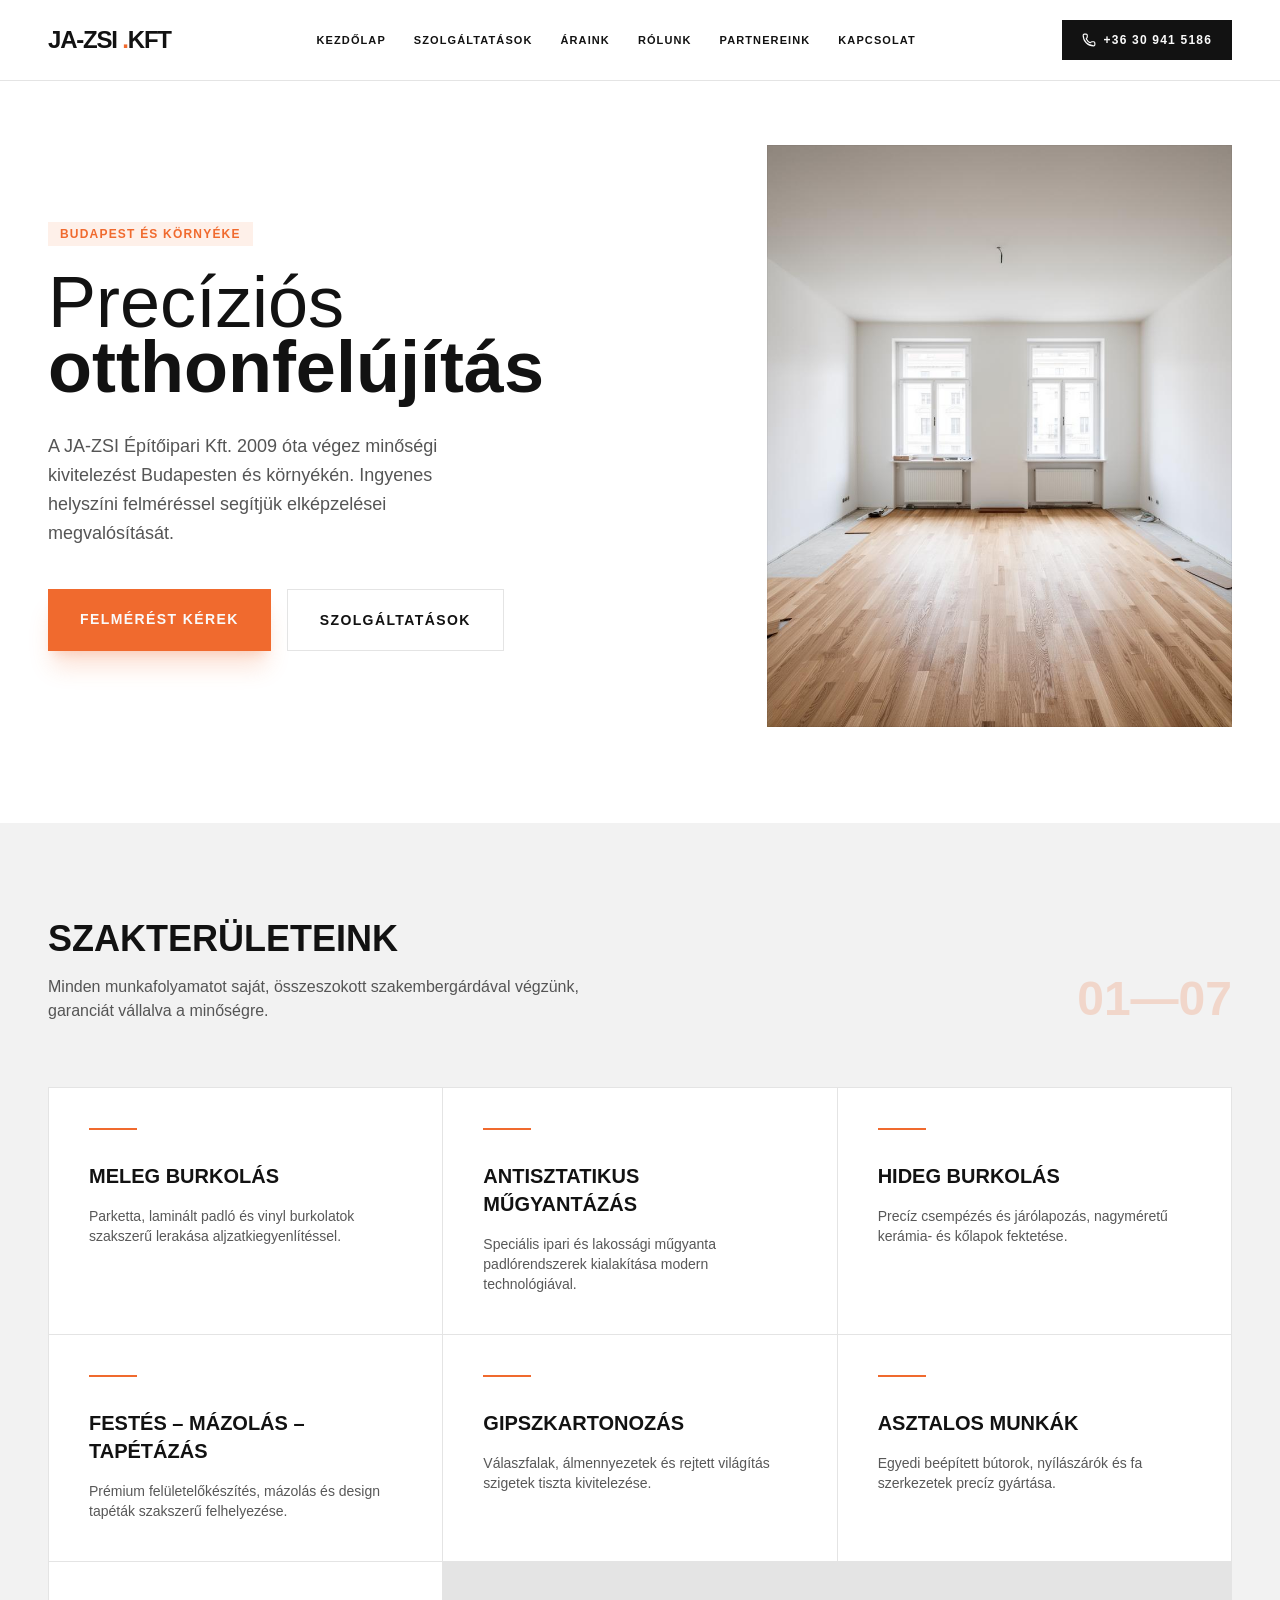
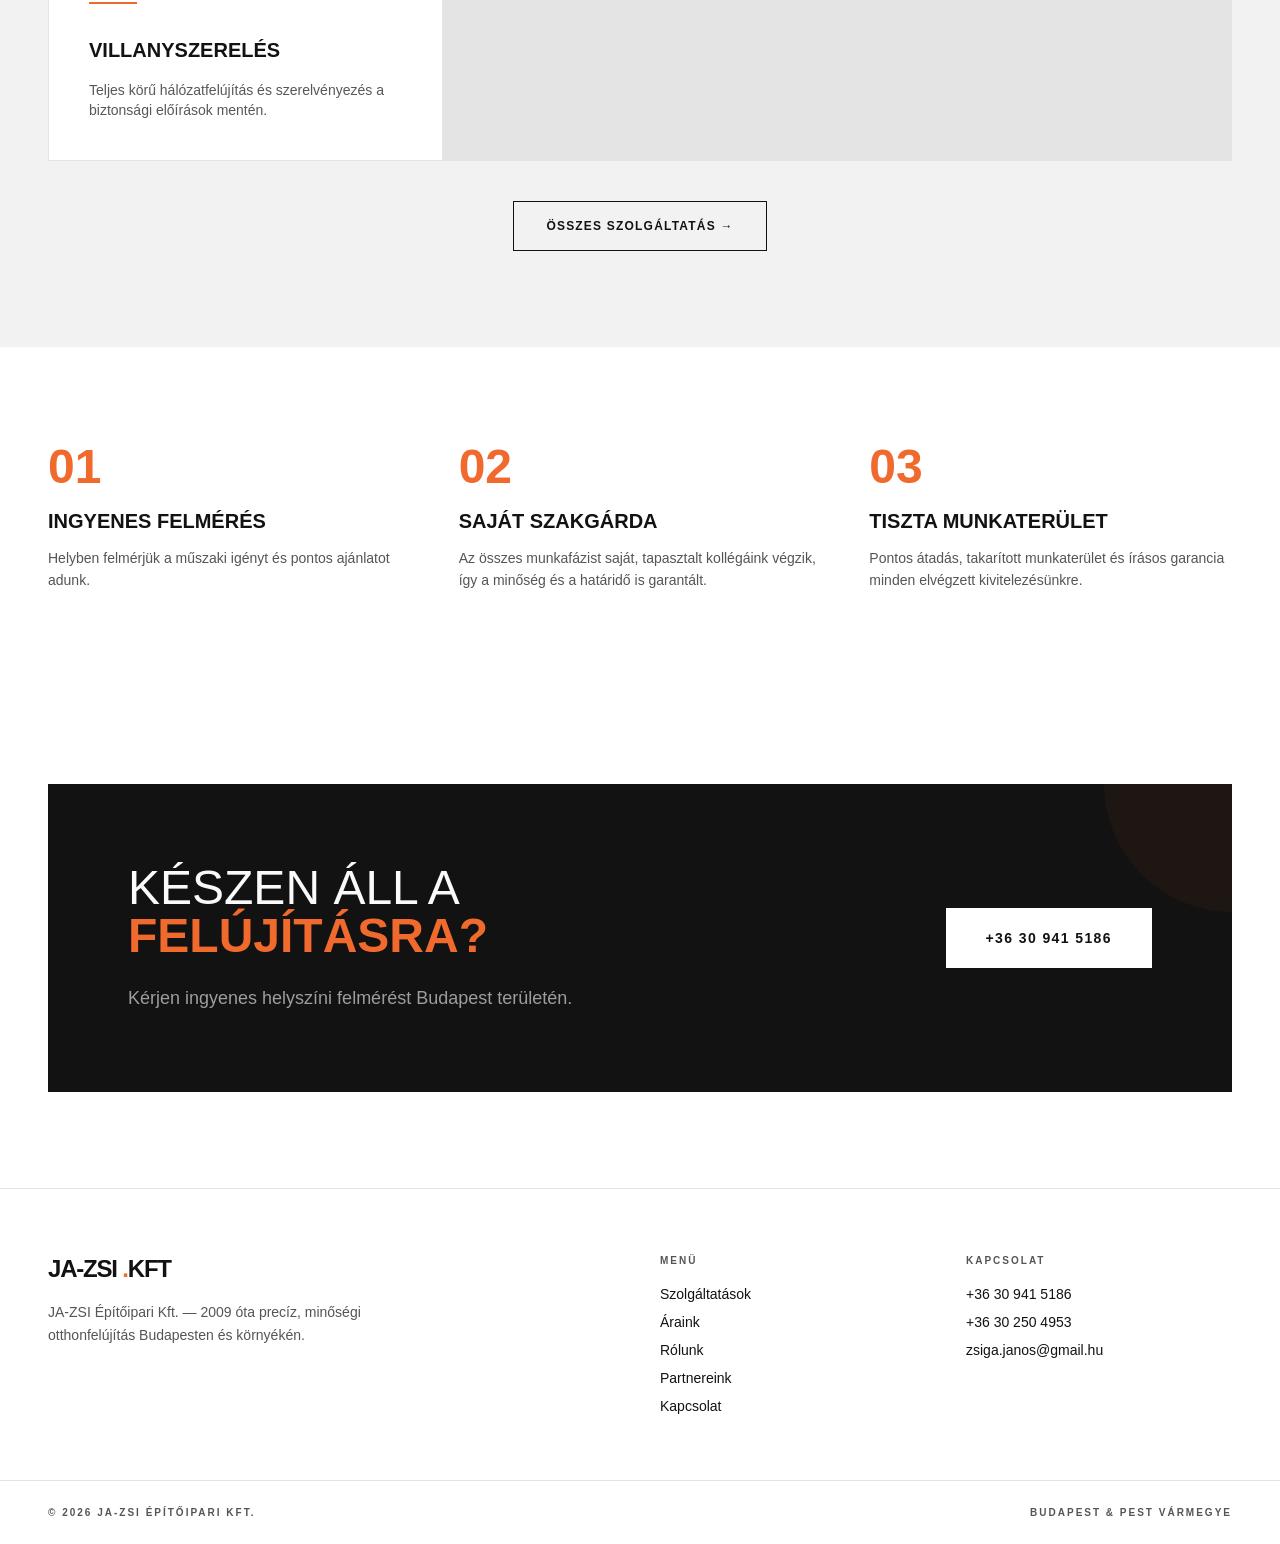
==== index.html @ 3911a0af "initial page structure Initial files" ====
<!DOCTYPE html>
<html lang="en">
  <head>
    <meta http-equiv="content-type" content="text/html; charset=UTF-8">
    <meta charset="utf-8">
    <meta name="viewport" content="width=device-width, initial-scale=1">
    <link rel="preload" as="image" href="a_data/hero-renovation-CL1yiVXr.jpg">
    <link rel="stylesheet" href="css/style.css" data-precedence="default">
    <title>JA-ZSI Építőipari Kft. — Otthonfelújítás Budapesten</title>
    <meta name="author" content="Lovable">
    <meta name="description" content="Precíziós otthonfelújítás Budapesten és Pest vármegyében. Burkolás, festés, gipszkartonozás, asztalos és villanyszerelési munkák. Ingyenes helyszíni felmérés.">
    <meta property="og:title" content="JA-ZSI Építőipari Kft. — Otthonfelújítás Budapesten">
    <meta property="og:description" content="Minőségi kivitelezés a tervezéstől az utolsó ecsetvonásig. Ingyenes helyszíni felmérés Budapesten és környékén.">
    <meta property="og:type" content="website">
    <meta property="og:url" content="/">
    <link rel="canonical" href="">
    
    <meta name="twitter:title" content="JA-ZSI Építőipari Kft. — Otthonfelújítás Budapesten">
    <meta name="twitter:description" content="Minőségi kivitelezés a tervezéstől az utolsó ecsetvonásig. Ingyenes helyszíni felmérés Budapesten és környékén.">
   
  </head>
  <body>
    <div class="min-h-screen flex flex-col bg-background text-foreground">
      <nav class="border-b border-border bg-background sticky top-0 z-50">
        <div class="max-w-7xl mx-auto flex items-center justify-between px-6 py-5 md:px-12">
          <a class="font-display text-xl md:text-2xl font-bold uppercase tracking-tighter active" data-status="active" aria-current="page">JA-ZSI <span class="text-accent">.</span>Kft </a>
          <div class="hidden lg:flex gap-7 text-[11px] font-bold uppercase tracking-widest">
            <a href="index.html" class="hover:text-accent transition-colors">Kezdőlap</a>
            <a href="szolgaltatasok.html" class="hover:text-accent transition-colors">Szolgáltatások</a>
            <a href="araink.html" class="hover:text-accent transition-colors">Áraink</a>
            <a href="rolunk.html" class="hover:text-accent transition-colors">Rólunk</a>
            <a href="partnereink.html" class="hover:text-accent transition-colors">Partnereink</a>
            <a href="kapcsolat.html" class="hover:text-accent transition-colors">Kapcsolat</a>
          </div>
          <div class="flex items-center gap-3">
            <a href="tel:+36309415186" class="hidden md:inline-flex items-center gap-2 bg-primary text-primary-foreground px-5 py-3 text-xs font-bold uppercase tracking-widest hover:bg-accent transition-colors">
              <svg xmlns="http://www.w3.org/2000/svg" width="24" height="24" viewBox="0 0 24 24" fill="none" stroke="currentColor" stroke-width="2" stroke-linecap="round" stroke-linejoin="round" class="lucide lucide-phone size-3.5" aria-hidden="true">
                <path d="M13.832 16.568a1 1 0 0 0 1.213-.303l.355-.465A2 2 0 0 1 17 15h3a2 2 0 0 1 2 2v3a2 2 0 0 1-2 2A18 18 0 0 1 2 4a2 2 0 0 1 2-2h3a2 2 0 0 1 2 2v3a2 2 0 0 1-.8 1.6l-.468.351a1 1 0 0 0-.292 1.233 14 14 0 0 0 6.392 6.384"></path>
              </svg> +36 30 941 5186 </a>
            <button type="button" class="lg:hidden p-2 -mr-2" aria-label="Menü">
              <svg xmlns="http://www.w3.org/2000/svg" width="24" height="24" viewBox="0 0 24 24" fill="none" stroke="currentColor" stroke-width="2" stroke-linecap="round" stroke-linejoin="round" class="lucide lucide-menu size-5" aria-hidden="true">
                <path d="M4 5h16"></path>
                <path d="M4 12h16"></path>
                <path d="M4 19h16"></path>
              </svg>
            </button>
          </div>
        </div>
      </nav>
      <main class="flex-1">
        <!--$-->
        <div>
          <header class="max-w-7xl mx-auto grid md:grid-cols-12 gap-12 items-center px-6 md:px-12 pt-16 pb-24">
            <div class="md:col-span-7">
              <span class="inline-block px-3 py-1 bg-accent/10 text-accent text-xs font-bold uppercase tracking-widest mb-6">Budapest és környéke</span>
              <h1 class="font-display text-5xl md:text-7xl font-light leading-[0.9] mb-8">Precíziós <br>
                <span class="font-bold">otthonfelújítás</span>
              </h1>
              <p class="text-lg text-muted-foreground max-w-md mb-10 leading-relaxed">A JA-ZSI Építőipari Kft. 2009 óta végez minőségi kivitelezést Budapesten és környékén. Ingyenes helyszíni felméréssel segítjük elképzelései megvalósítását.</p>
              <div class="flex flex-wrap gap-4">
                <a href="kapcsolat.htm" class="inline-block bg-accent text-accent-foreground px-8 py-5 text-sm font-bold uppercase tracking-widest shadow-xl shadow-accent/20 hover:-translate-y-1 transition-transform">Felmérést kérek</a>
                <a href="szolgaltatasok.htm" class="inline-block border border-border px-8 py-5 text-sm font-bold uppercase tracking-widest hover:bg-muted transition-colors">Szolgáltatások</a>
              </div>
            </div>
            <div class="md:col-span-5">
              <img src="a_data/hero-renovation-CL1yiVXr.jpg" alt="Budapesti lakás otthonfelújítás közben, parketta fektetéssel" width="896" height="1120" class="w-full aspect-[4/5] object-cover outline outline-1 -outline-offset-1 outline-black/5">
            </div>
          </header>
          <section class="bg-muted py-24 px-6 md:px-12">
            <div class="max-w-7xl mx-auto">
              <div class="flex flex-col md:flex-row justify-between items-end mb-16 gap-6">
                <div class="max-w-xl">
                  <h2 class="font-display text-3xl md:text-4xl font-bold uppercase mb-4">Szakterületeink</h2>
                  <p class="text-muted-foreground">Minden munkafolyamatot saját, összeszokott szakembergárdával végzünk, garanciát vállalva a minőségre.</p>
                </div>
                <div class="font-display text-5xl font-bold text-accent opacity-20">01—07</div>
              </div>
              <div class="grid grid-cols-1 md:grid-cols-2 lg:grid-cols-3 gap-px bg-border border border-border">
                <div class="bg-background p-10 hover:bg-primary hover:text-primary-foreground transition-colors group">
                  <div class="w-12 h-[2px] bg-accent mb-8"></div>
                  <h3 class="font-display text-xl font-bold uppercase mb-4">Meleg burkolás</h3>
                  <p class="text-sm opacity-70">Parketta, laminált padló és vinyl burkolatok szakszerű lerakása aljzatkiegyenlítéssel.</p>
                </div>
                <div class="bg-background p-10 hover:bg-primary hover:text-primary-foreground transition-colors group">
                  <div class="w-12 h-[2px] bg-accent mb-8"></div>
                  <h3 class="font-display text-xl font-bold uppercase mb-4">Antisztatikus műgyantázás</h3>
                  <p class="text-sm opacity-70">Speciális ipari és lakossági műgyanta padlórendszerek kialakítása modern technológiával.</p>
                </div>
                <div class="bg-background p-10 hover:bg-primary hover:text-primary-foreground transition-colors group">
                  <div class="w-12 h-[2px] bg-accent mb-8"></div>
                  <h3 class="font-display text-xl font-bold uppercase mb-4">Hideg burkolás</h3>
                  <p class="text-sm opacity-70">Precíz csempézés és járólapozás, nagyméretű kerámia- és kőlapok fektetése.</p>
                </div>
                <div class="bg-background p-10 hover:bg-primary hover:text-primary-foreground transition-colors group">
                  <div class="w-12 h-[2px] bg-accent mb-8"></div>
                  <h3 class="font-display text-xl font-bold uppercase mb-4">Festés – Mázolás – Tapétázás</h3>
                  <p class="text-sm opacity-70">Prémium felületelőkészítés, mázolás és design tapéták szakszerű felhelyezése.</p>
                </div>
                <div class="bg-background p-10 hover:bg-primary hover:text-primary-foreground transition-colors group">
                  <div class="w-12 h-[2px] bg-accent mb-8"></div>
                  <h3 class="font-display text-xl font-bold uppercase mb-4">Gipszkartonozás</h3>
                  <p class="text-sm opacity-70">Válaszfalak, álmennyezetek és rejtett világítás szigetek tiszta kivitelezése.</p>
                </div>
                <div class="bg-background p-10 hover:bg-primary hover:text-primary-foreground transition-colors group">
                  <div class="w-12 h-[2px] bg-accent mb-8"></div>
                  <h3 class="font-display text-xl font-bold uppercase mb-4">Asztalos munkák</h3>
                  <p class="text-sm opacity-70">Egyedi beépített bútorok, nyílászárók és fa szerkezetek precíz gyártása.</p>
                </div>
                <div class="bg-background p-10 hover:bg-primary hover:text-primary-foreground transition-colors group">
                  <div class="w-12 h-[2px] bg-accent mb-8"></div>
                  <h3 class="font-display text-xl font-bold uppercase mb-4">Villanyszerelés</h3>
                  <p class="text-sm opacity-70">Teljes körű hálózatfelújítás és szerelvényezés a biztonsági előírások mentén.</p>
                </div>
              </div>
              <div class="mt-10 flex justify-center">
                <a href="szolgaltatasok" class="inline-block border border-primary px-8 py-4 text-xs font-bold uppercase tracking-widest hover:bg-primary hover:text-primary-foreground transition-colors">Összes szolgáltatás →</a>
              </div>
            </div>
          </section>
          <section class="max-w-7xl mx-auto px-6 md:px-12 py-24 grid md:grid-cols-3 gap-12">
            <div>
              <div class="font-display text-5xl font-bold text-accent mb-4">01</div>
              <h3 class="font-display text-xl font-bold uppercase mb-3">Ingyenes felmérés</h3>
              <p class="text-muted-foreground text-sm leading-relaxed">Helyben felmérjük a műszaki igényt és pontos ajánlatot adunk.</p>
            </div>
            <div>
              <div class="font-display text-5xl font-bold text-accent mb-4">02</div>
              <h3 class="font-display text-xl font-bold uppercase mb-3">Saját szakgárda</h3>
              <p class="text-muted-foreground text-sm leading-relaxed">Az összes munkafázist saját, tapasztalt kollégáink végzik, így a minőség és a határidő is garantált.</p>
            </div>
            <div>
              <div class="font-display text-5xl font-bold text-accent mb-4">03</div>
              <h3 class="font-display text-xl font-bold uppercase mb-3">Tiszta munkaterület</h3>
              <p class="text-muted-foreground text-sm leading-relaxed">Pontos átadás, takarított munkaterület és írásos garancia minden elvégzett kivitelezésünkre.</p>
            </div>
          </section>
          <section class="px-6 md:px-12 py-24 max-w-7xl mx-auto">
            <div class="bg-primary text-primary-foreground p-12 md:p-20 relative overflow-hidden">
              <div class="relative z-10 md:flex items-center justify-between gap-12">
                <div class="max-w-2xl">
                  <h2 class="font-display text-4xl md:text-5xl font-light mb-6 uppercase">Készen áll a <span class="font-bold text-accent">felújításra?</span>
                  </h2>
                  <p class="text-primary-foreground/60 text-lg mb-8 md:mb-0">Kérjen ingyenes helyszíni felmérést Budapest területén.</p>
                </div>
                <a href="tel:+36309415186" class="inline-block bg-background text-foreground px-10 py-5 text-sm font-bold uppercase tracking-widest whitespace-nowrap hover:bg-accent hover:text-accent-foreground transition-colors">+36 30 941 5186</a>
              </div>
              <div class="absolute top-0 right-0 w-64 h-64 bg-accent/5 -translate-y-1/2 translate-x-1/2 rounded-full"></div>
            </div>
          </section>
        </div>
        <!--/$-->
      </main>
      <footer class="border-t border-border bg-background">
        <div class="max-w-7xl mx-auto px-6 md:px-12 py-16 grid md:grid-cols-4 gap-10">
          <div class="md:col-span-2">
            <div class="font-display text-2xl font-bold uppercase tracking-tighter mb-4">JA-ZSI <span class="text-accent">.</span>Kft </div>
            <p class="text-sm text-muted-foreground max-w-sm leading-relaxed">JA-ZSI Építőipari Kft. — 2009 óta precíz, minőségi otthonfelújítás Budapesten és környékén.</p>
          </div>
           <div>
            <h4 class="text-[10px] font-bold uppercase tracking-[0.2em] text-muted-foreground mb-4">Menü</h4>
            <ul class="space-y-2 text-sm">
              <li>
                <a href="szolgaltatasok.html" class="hover:text-accent transition-colors">Szolgáltatások</a>
              </li>
              <li>
                <a class="hover:text-accent transition-colors" href="araink.html">Áraink</a>
              </li>
              <li>
                <a href="rolunk.html" class="hover:text-accent transition-colors">Rólunk</a>
              </li>
              <li>
                <a href="partnereink.html" class="hover:text-accent transition-colors">Partnereink</a>
              </li>
              <li>
                <a href="kapcsolat.html" class="hover:text-accent transition-colors active" data-status="active" aria-current="page">Kapcsolat</a>
              </li>
            </ul>
          </div>
          <div>
            <h4 class="text-[10px] font-bold uppercase tracking-[0.2em] text-muted-foreground mb-4">Kapcsolat</h4>
            <ul class="space-y-2 text-sm">
              <li>
                <a href="tel:+36309415186" class="hover:text-accent transition-colors">+36 30 941 5186</a>
              </li>
              <li>
                <a href="tel:+36302504953" class="hover:text-accent transition-colors">+36 30 250 4953</a>
              </li>
              <li>
                <a href="mailto:zsiga.janos@gmail.hu" class="hover:text-accent transition-colors break-all">zsiga.janos@gmail.hu</a>
              </li>
            </ul>
          </div>
        </div>
        <div class="border-t border-border">
          <div class="max-w-7xl mx-auto px-6 md:px-12 py-6 flex flex-col md:flex-row justify-between gap-3 text-[10px] font-bold uppercase tracking-[0.2em] text-muted-foreground">
            <span>©
              <!-- -->2026
              <!-- --> JA-ZSI Építőipari Kft.
            </span>
            <span>Budapest &amp; Pest vármegye</span>
          </div>
        </div>
      </footer>
    </div>
  </body>
</html>
---- css/style.css ----
@layer properties{@supports (((-webkit-hyphens:none)) and (not (margin-trim:inline))) or ((-moz-orient:inline) and (not (color:rgb(from red r g b)))){*,:before,:after,::backdrop{--tw-translate-x:0;--tw-translate-y:0;--tw-translate-z:0;--tw-rotate-x:initial;--tw-rotate-y:initial;--tw-rotate-z:initial;--tw-skew-x:initial;--tw-skew-y:initial;--tw-space-y-reverse:0;--tw-space-x-reverse:0;--tw-border-style:solid;--tw-leading:initial;--tw-font-weight:initial;--tw-tracking:initial;--tw-ordinal:initial;--tw-slashed-zero:initial;--tw-numeric-figure:initial;--tw-numeric-spacing:initial;--tw-numeric-fraction:initial;--tw-shadow:0 0 #0000;--tw-shadow-color:initial;--tw-shadow-alpha:100%;--tw-inset-shadow:0 0 #0000;--tw-inset-shadow-color:initial;--tw-inset-shadow-alpha:100%;--tw-ring-color:initial;--tw-ring-shadow:0 0 #0000;--tw-inset-ring-color:initial;--tw-inset-ring-shadow:0 0 #0000;--tw-ring-inset:initial;--tw-ring-offset-width:0px;--tw-ring-offset-color:#fff;--tw-ring-offset-shadow:0 0 #0000;--tw-outline-style:solid;--tw-duration:initial;--tw-ease:initial;--tw-content:"";--tw-animation-delay:0s;--tw-animation-direction:normal;--tw-animation-duration:initial;--tw-animation-fill-mode:none;--tw-animation-iteration-count:1;--tw-enter-blur:0;--tw-enter-opacity:1;--tw-enter-rotate:0;--tw-enter-scale:1;--tw-enter-translate-x:0;--tw-enter-translate-y:0;--tw-exit-blur:0;--tw-exit-opacity:1;--tw-exit-rotate:0;--tw-exit-scale:1;--tw-exit-translate-x:0;--tw-exit-translate-y:0}}}@layer theme{:root,:host{--font-sans:"Inter", sans-serif;--font-mono:ui-monospace, SFMono-Regular, Menlo, Monaco, Consolas, "Liberation Mono", "Courier New", monospace;--color-black:#000;--spacing:.25rem;--container-sm:24rem;--container-md:28rem;--container-lg:32rem;--container-xl:36rem;--container-2xl:42rem;--container-3xl:48rem;--container-4xl:56rem;--container-7xl:80rem;--text-xs:.75rem;--text-xs--line-height:calc(1 / .75);--text-sm:.875rem;--text-sm--line-height:calc(1.25 / .875);--text-base:1rem;--text-base--line-height: 1.5 ;--text-lg:1.125rem;--text-lg--line-height:calc(1.75 / 1.125);--text-xl:1.25rem;--text-xl--line-height:calc(1.75 / 1.25);--text-2xl:1.5rem;--text-2xl--line-height:calc(2 / 1.5);--text-3xl:1.875rem;--text-3xl--line-height: 1.2 ;--text-4xl:2.25rem;--text-4xl--line-height:calc(2.5 / 2.25);--text-5xl:3rem;--text-5xl--line-height:1;--text-6xl:3.75rem;--text-6xl--line-height:1;--text-7xl:4.5rem;--text-7xl--line-height:1;--font-weight-light:300;--font-weight-normal:400;--font-weight-medium:500;--font-weight-semibold:600;--font-weight-bold:700;--tracking-tighter:-.05em;--tracking-tight:-.025em;--tracking-widest:.1em;--leading-tight:1.25;--leading-relaxed:1.625;--ease-in-out:cubic-bezier(.4, 0, .2, 1);--animate-pulse:pulse 2s cubic-bezier(.4, 0, .6, 1) infinite;--aspect-video:16 / 9;--default-transition-duration:.15s;--default-transition-timing-function:cubic-bezier(.4, 0, .2, 1);--default-font-family:"Inter", sans-serif;--default-mono-font-family:var(--font-mono);--color-background:var(--background);--color-foreground:var(--foreground);--color-border:var(--border);--font-display:"Space Grotesk", sans-serif}}@layer base{*,:after,:before,::backdrop{box-sizing:border-box;border:0 solid;margin:0;padding:0}::file-selector-button{box-sizing:border-box;border:0 solid;margin:0;padding:0}html,:host{-webkit-text-size-adjust:100%;tab-size:4;line-height:1.5;font-family:var(--default-font-family,ui-sans-serif, system-ui, sans-serif, "Apple Color Emoji", "Segoe UI Emoji", "Segoe UI Symbol", "Noto Color Emoji");font-feature-settings:var(--default-font-feature-settings,normal);font-variation-settings:var(--default-font-variation-settings,normal);-webkit-tap-highlight-color:transparent}hr{height:0;color:inherit;border-top-width:1px}abbr:where([title]){-webkit-text-decoration:underline dotted;text-decoration:underline dotted}h1,h2,h3,h4,h5,h6{font-size:inherit;font-weight:inherit}a{color:inherit;-webkit-text-decoration:inherit;text-decoration:inherit}b,strong{font-weight:bolder}code,kbd,samp,pre{font-family:var(--default-mono-font-family,ui-monospace, SFMono-Regular, Menlo, Monaco, Consolas, "Liberation Mono", "Courier New", monospace);font-feature-settings:var(--default-mono-font-feature-settings,normal);font-variation-settings:var(--default-mono-font-variation-settings,normal);font-size:1em}small{font-size:80%}sub,sup{vertical-align:baseline;font-size:75%;line-height:0;position:relative}sub{bottom:-.25em}sup{top:-.5em}table{text-indent:0;border-color:inherit;border-collapse:collapse}:-moz-focusring{outline:auto}progress{vertical-align:baseline}summary{display:list-item}ol,ul,menu{list-style:none}img,svg,video,canvas,audio,iframe,embed,object{vertical-align:middle;display:block}img,video{max-width:100%;height:auto}button,input,select,optgroup,textarea{font:inherit;font-feature-settings:inherit;font-variation-settings:inherit;letter-spacing:inherit;color:inherit;opacity:1;background-color:#0000;border-radius:0}::file-selector-button{font:inherit;font-feature-settings:inherit;font-variation-settings:inherit;letter-spacing:inherit;color:inherit;opacity:1;background-color:#0000;border-radius:0}:where(select:is([multiple],[size])) optgroup{font-weight:bolder}:where(select:is([multiple],[size])) optgroup option{padding-inline-start:20px}::file-selector-button{margin-inline-end:4px}::placeholder{opacity:1}@supports (not ((-webkit-appearance:-apple-pay-button))) or (contain-intrinsic-size:1px){::placeholder{color:currentColor}@supports (color:color-mix(in lab,red,red)){::placeholder{color:color-mix(in oklab,currentcolor 50%,transparent)}}}textarea{resize:vertical}::-webkit-search-decoration{-webkit-appearance:none}::-webkit-date-and-time-value{min-height:1lh;text-align:inherit}::-webkit-datetime-edit{display:inline-flex}::-webkit-datetime-edit-fields-wrapper{padding:0}::-webkit-datetime-edit{padding-block:0}::-webkit-datetime-edit-year-field{padding-block:0}::-webkit-datetime-edit-month-field{padding-block:0}::-webkit-datetime-edit-day-field{padding-block:0}::-webkit-datetime-edit-hour-field{padding-block:0}::-webkit-datetime-edit-minute-field{padding-block:0}::-webkit-datetime-edit-second-field{padding-block:0}::-webkit-datetime-edit-millisecond-field{padding-block:0}::-webkit-datetime-edit-meridiem-field{padding-block:0}::-webkit-calendar-picker-indicator{line-height:1}:-moz-ui-invalid{box-shadow:none}button,input:where([type=button],[type=reset],[type=submit]){appearance:button}::file-selector-button{appearance:button}::-webkit-inner-spin-button{height:auto}::-webkit-outer-spin-button{height:auto}[hidden]:where(:not([hidden=until-found])){display:none!important}*{border-color:var(--color-border)}body{background-color:var(--color-background);color:var(--color-foreground);font-family:var(--font-sans)}.font-display{font-family:var(--font-display)}}@layer components;@layer utilities{.pointer-events-none{pointer-events:none}.invisible{visibility:hidden}.sr-only{clip-path:inset(50%);white-space:nowrap;border-width:0;width:1px;height:1px;margin:-1px;padding:0;position:absolute;overflow:hidden}.absolute{position:absolute}.fixed{position:fixed}.relative{position:relative}.sticky{position:sticky}.inset-0{inset:calc(var(--spacing) * 0)}.inset-x-0{inset-inline:calc(var(--spacing) * 0)}.inset-y-0{inset-block:calc(var(--spacing) * 0)}.start{inset-inline-start:var(--spacing)}.-top-12{top:calc(var(--spacing) * -12)}.top-0{top:calc(var(--spacing) * 0)}.top-1\.5{top:calc(var(--spacing) * 1.5)}.top-1\/2{top:50%}.top-3\.5{top:calc(var(--spacing) * 3.5)}.top-4{top:calc(var(--spacing) * 4)}.top-\[1px\]{top:1px}.top-\[50\%\]{top:50%}.top-\[60\%\]{top:60%}.top-full{top:100%}.-right-12{right:calc(var(--spacing) * -12)}.right-0{right:calc(var(--spacing) * 0)}.right-1{right:calc(var(--spacing) * 1)}.right-2{right:calc(var(--spacing) * 2)}.right-3{right:calc(var(--spacing) * 3)}.right-4{right:calc(var(--spacing) * 4)}.-bottom-12{bottom:calc(var(--spacing) * -12)}.bottom-0{bottom:calc(var(--spacing) * 0)}.-left-12{left:calc(var(--spacing) * -12)}.left-0{left:calc(var(--spacing) * 0)}.left-1\/2{left:50%}.left-2{left:calc(var(--spacing) * 2)}.left-\[50\%\]{left:50%}.z-10{z-index:10}.z-20{z-index:20}.z-50{z-index:50}.z-\[1\]{z-index:1}.-mx-1{margin-inline:calc(var(--spacing) * -1)}.mx-2{margin-inline:calc(var(--spacing) * 2)}.mx-3\.5{margin-inline:calc(var(--spacing) * 3.5)}.mx-auto{margin-inline:auto}.my-0\.5{margin-block:calc(var(--spacing) * .5)}.my-1{margin-block:calc(var(--spacing) * 1)}.-mt-4{margin-top:calc(var(--spacing) * -4)}.mt-0\.5{margin-top:calc(var(--spacing) * .5)}.mt-1\.5{margin-top:calc(var(--spacing) * 1.5)}.mt-2{margin-top:calc(var(--spacing) * 2)}.mt-4{margin-top:calc(var(--spacing) * 4)}.mt-6{margin-top:calc(var(--spacing) * 6)}.mt-10{margin-top:calc(var(--spacing) * 10)}.mt-24{margin-top:calc(var(--spacing) * 24)}.mt-auto{margin-top:auto}.-mr-2{margin-right:calc(var(--spacing) * -2)}.mr-2{margin-right:calc(var(--spacing) * 2)}.mb-1{margin-bottom:calc(var(--spacing) * 1)}.mb-2{margin-bottom:calc(var(--spacing) * 2)}.mb-3{margin-bottom:calc(var(--spacing) * 3)}.mb-4{margin-bottom:calc(var(--spacing) * 4)}.mb-6{margin-bottom:calc(var(--spacing) * 6)}.mb-8{margin-bottom:calc(var(--spacing) * 8)}.mb-10{margin-bottom:calc(var(--spacing) * 10)}.mb-12{margin-bottom:calc(var(--spacing) * 12)}.mb-16{margin-bottom:calc(var(--spacing) * 16)}.mb-20{margin-bottom:calc(var(--spacing) * 20)}.-ml-4{margin-left:calc(var(--spacing) * -4)}.ml-1{margin-left:calc(var(--spacing) * 1)}.ml-auto{margin-left:auto}.block{display:block}.flex{display:flex}.grid{display:grid}.hidden{display:none}.inline{display:inline}.inline-block{display:inline-block}.inline-flex{display:inline-flex}.table{display:table}.aspect-\[4\/5\]{aspect-ratio:4/5}.aspect-square{aspect-ratio:1}.aspect-video{aspect-ratio:var(--aspect-video)}.size-\(--cell-size\){width:var(--cell-size);height:var(--cell-size)}.size-3\.5{width:calc(var(--spacing) * 3.5);height:calc(var(--spacing) * 3.5)}.size-4{width:calc(var(--spacing) * 4);height:calc(var(--spacing) * 4)}.size-5{width:calc(var(--spacing) * 5);height:calc(var(--spacing) * 5)}.h-\(--cell-size\){height:var(--cell-size)}.h-1\.5{height:calc(var(--spacing) * 1.5)}.h-2{height:calc(var(--spacing) * 2)}.h-2\.5{height:calc(var(--spacing) * 2.5)}.h-3{height:calc(var(--spacing) * 3)}.h-3\.5{height:calc(var(--spacing) * 3.5)}.h-4{height:calc(var(--spacing) * 4)}.h-5{height:calc(var(--spacing) * 5)}.h-7{height:calc(var(--spacing) * 7)}.h-8{height:calc(var(--spacing) * 8)}.h-9{height:calc(var(--spacing) * 9)}.h-10{height:calc(var(--spacing) * 10)}.h-12{height:calc(var(--spacing) * 12)}.h-64{height:calc(var(--spacing) * 64)}.h-\[1px\]{height:1px}.h-\[2px\]{height:2px}.h-\[var\(--radix-navigation-menu-viewport-height\)\]{height:var(--radix-navigation-menu-viewport-height)}.h-\[var\(--radix-select-trigger-height\)\]{height:var(--radix-select-trigger-height)}.h-auto{height:auto}.h-full{height:100%}.h-px{height:1px}.h-svh{height:100svh}.max-h-\(--radix-context-menu-content-available-height\){max-height:var(--radix-context-menu-content-available-height)}.max-h-\(--radix-select-content-available-height\){max-height:var(--radix-select-content-available-height)}.max-h-\[300px\]{max-height:300px}.max-h-\[var\(--radix-dropdown-menu-content-available-height\)\]{max-height:var(--radix-dropdown-menu-content-available-height)}.min-h-0{min-height:calc(var(--spacing) * 0)}.min-h-\[60px\]{min-height:60px}.min-h-screen{min-height:100vh}.min-h-svh{min-height:100svh}.w-\(--cell-size\){width:var(--cell-size)}.w-\(--sidebar-width\){width:var(--sidebar-width)}.w-0{width:calc(var(--spacing) * 0)}.w-1{width:calc(var(--spacing) * 1)}.w-2{width:calc(var(--spacing) * 2)}.w-2\.5{width:calc(var(--spacing) * 2.5)}.w-3{width:calc(var(--spacing) * 3)}.w-3\.5{width:calc(var(--spacing) * 3.5)}.w-3\/4{width:75%}.w-4{width:calc(var(--spacing) * 4)}.w-5{width:calc(var(--spacing) * 5)}.w-7{width:calc(var(--spacing) * 7)}.w-8{width:calc(var(--spacing) * 8)}.w-9{width:calc(var(--spacing) * 9)}.w-10{width:calc(var(--spacing) * 10)}.w-12{width:calc(var(--spacing) * 12)}.w-64{width:calc(var(--spacing) * 64)}.w-72{width:calc(var(--spacing) * 72)}.w-\[1px\]{width:1px}.w-\[100px\]{width:100px}.w-auto{width:auto}.w-fit{width:fit-content}.w-full{width:100%}.w-max{width:max-content}.w-px{width:1px}.max-w-\(--skeleton-width\){max-width:var(--skeleton-width)}.max-w-2xl{max-width:var(--container-2xl)}.max-w-3xl{max-width:var(--container-3xl)}.max-w-4xl{max-width:var(--container-4xl)}.max-w-7xl{max-width:var(--container-7xl)}.max-w-lg{max-width:var(--container-lg)}.max-w-max{max-width:max-content}.max-w-md{max-width:var(--container-md)}.max-w-sm{max-width:var(--container-sm)}.max-w-xl{max-width:var(--container-xl)}.min-w-\(--cell-size\){min-width:var(--cell-size)}.min-w-0{min-width:calc(var(--spacing) * 0)}.min-w-5{min-width:calc(var(--spacing) * 5)}.min-w-8{min-width:calc(var(--spacing) * 8)}.min-w-9{min-width:calc(var(--spacing) * 9)}.min-w-10{min-width:calc(var(--spacing) * 10)}.min-w-\[8rem\]{min-width:8rem}.min-w-\[12rem\]{min-width:12rem}.min-w-\[var\(--radix-select-trigger-width\)\]{min-width:var(--radix-select-trigger-width)}.flex-1{flex:1}.shrink-0{flex-shrink:0}.grow{flex-grow:1}.grow-0{flex-grow:0}.basis-full{flex-basis:100%}.caption-bottom{caption-side:bottom}.border-collapse{border-collapse:collapse}.origin-\(--radix-context-menu-content-transform-origin\){transform-origin:var(--radix-context-menu-content-transform-origin)}.origin-\(--radix-dropdown-menu-content-transform-origin\){transform-origin:var(--radix-dropdown-menu-content-transform-origin)}.origin-\(--radix-hover-card-content-transform-origin\){transform-origin:var(--radix-hover-card-content-transform-origin)}.origin-\(--radix-menubar-content-transform-origin\){transform-origin:var(--radix-menubar-content-transform-origin)}.origin-\(--radix-popover-content-transform-origin\){transform-origin:var(--radix-popover-content-transform-origin)}.origin-\(--radix-select-content-transform-origin\){transform-origin:var(--radix-select-content-transform-origin)}.origin-\(--radix-tooltip-content-transform-origin\){transform-origin:var(--radix-tooltip-content-transform-origin)}.-translate-x-1\/2{--tw-translate-x: -50% ;translate:var(--tw-translate-x) var(--tw-translate-y)}.-translate-x-px{--tw-translate-x:-1px;translate:var(--tw-translate-x) var(--tw-translate-y)}.translate-x-1\/2{--tw-translate-x: 50% ;translate:var(--tw-translate-x) var(--tw-translate-y)}.translate-x-\[-50\%\]{--tw-translate-x:-50%;translate:var(--tw-translate-x) var(--tw-translate-y)}.translate-x-px{--tw-translate-x:1px;translate:var(--tw-translate-x) var(--tw-translate-y)}.-translate-y-1\/2{--tw-translate-y: -50% ;translate:var(--tw-translate-x) var(--tw-translate-y)}.translate-y-\[-50\%\]{--tw-translate-y:-50%;translate:var(--tw-translate-x) var(--tw-translate-y)}.rotate-45{rotate:45deg}.rotate-90{rotate:90deg}.transform{transform:var(--tw-rotate-x,) var(--tw-rotate-y,) var(--tw-rotate-z,) var(--tw-skew-x,) var(--tw-skew-y,)}.animate-caret-blink{animation:1.25s ease-out infinite caret-blink}.animate-in{animation:enter var(--tw-animation-duration,var(--tw-duration,.15s))var(--tw-ease,ease)var(--tw-animation-delay,0s)var(--tw-animation-iteration-count,1)var(--tw-animation-direction,normal)var(--tw-animation-fill-mode,none)}.animate-pulse{animation:var(--animate-pulse)}.cursor-default{cursor:default}.cursor-pointer{cursor:pointer}.touch-none{touch-action:none}.resize-y{resize:vertical}.list-none{list-style-type:none}.grid-cols-1{grid-template-columns:repeat(1,minmax(0,1fr))}.flex-col{flex-direction:column}.flex-col-reverse{flex-direction:column-reverse}.flex-row{flex-direction:row}.flex-wrap{flex-wrap:wrap}.place-content-center{place-content:center}.items-center{align-items:center}.items-end{align-items:flex-end}.items-start{align-items:flex-start}.items-stretch{align-items:stretch}.justify-between{justify-content:space-between}.justify-center{justify-content:center}.gap-1{gap:calc(var(--spacing) * 1)}.gap-1\.5{gap:calc(var(--spacing) * 1.5)}.gap-2{gap:calc(var(--spacing) * 2)}.gap-3{gap:calc(var(--spacing) * 3)}.gap-4{gap:calc(var(--spacing) * 4)}.gap-6{gap:calc(var(--spacing) * 6)}.gap-7{gap:calc(var(--spacing) * 7)}.gap-8{gap:calc(var(--spacing) * 8)}.gap-10{gap:calc(var(--spacing) * 10)}.gap-12{gap:calc(var(--spacing) * 12)}.gap-px{gap:1px}:where(.space-y-1\.5>:not(:last-child)){--tw-space-y-reverse:0;margin-block-start:calc(calc(var(--spacing) * 1.5) * var(--tw-space-y-reverse));margin-block-end:calc(calc(var(--spacing) * 1.5) * calc(1 - var(--tw-space-y-reverse)))}:where(.space-y-2>:not(:last-child)){--tw-space-y-reverse:0;margin-block-start:calc(calc(var(--spacing) * 2) * var(--tw-space-y-reverse));margin-block-end:calc(calc(var(--spacing) * 2) * calc(1 - var(--tw-space-y-reverse)))}:where(.space-y-5>:not(:last-child)){--tw-space-y-reverse:0;margin-block-start:calc(calc(var(--spacing) * 5) * var(--tw-space-y-reverse));margin-block-end:calc(calc(var(--spacing) * 5) * calc(1 - var(--tw-space-y-reverse)))}:where(.space-y-6>:not(:last-child)){--tw-space-y-reverse:0;margin-block-start:calc(calc(var(--spacing) * 6) * var(--tw-space-y-reverse));margin-block-end:calc(calc(var(--spacing) * 6) * calc(1 - var(--tw-space-y-reverse)))}:where(.space-y-8>:not(:last-child)){--tw-space-y-reverse:0;margin-block-start:calc(calc(var(--spacing) * 8) * var(--tw-space-y-reverse));margin-block-end:calc(calc(var(--spacing) * 8) * calc(1 - var(--tw-space-y-reverse)))}:where(.space-x-1>:not(:last-child)){--tw-space-x-reverse:0;margin-inline-start:calc(calc(var(--spacing) * 1) * var(--tw-space-x-reverse));margin-inline-end:calc(calc(var(--spacing) * 1) * calc(1 - var(--tw-space-x-reverse)))}.overflow-auto{overflow:auto}.overflow-hidden{overflow:hidden}.overflow-x-auto{overflow-x:auto}.overflow-x-hidden{overflow-x:hidden}.overflow-y-auto{overflow-y:auto}.rounded-\[2px\]{border-radius:2px}.rounded-\[inherit\]{border-radius:inherit}.rounded-full{border-radius:3.40282e38px}.rounded-lg{border-radius:var(--radius)}.rounded-md{border-radius:calc(var(--radius) - 2px)}.rounded-none{border-radius:0}.rounded-sm{border-radius:calc(var(--radius) - 4px)}.rounded-xl{border-radius:calc(var(--radius) + 4px)}.rounded-t-\[10px\]{border-top-left-radius:10px;border-top-right-radius:10px}.rounded-l-md{border-top-left-radius:calc(var(--radius) - 2px);border-bottom-left-radius:calc(var(--radius) - 2px)}.rounded-tl-sm{border-top-left-radius:calc(var(--radius) - 4px)}.rounded-r-md{border-top-right-radius:calc(var(--radius) - 2px);border-bottom-right-radius:calc(var(--radius) - 2px)}.border{border-style:var(--tw-border-style);border-width:1px}.border-2{border-style:var(--tw-border-style);border-width:2px}.border-\[1\.5px\]{border-style:var(--tw-border-style);border-width:1.5px}.border-y{border-block-style:var(--tw-border-style);border-block-width:1px}.border-t{border-top-style:var(--tw-border-style);border-top-width:1px}.border-r{border-right-style:var(--tw-border-style);border-right-width:1px}.border-b{border-bottom-style:var(--tw-border-style);border-bottom-width:1px}.border-l{border-left-style:var(--tw-border-style);border-left-width:1px}.border-dashed{--tw-border-style:dashed;border-style:dashed}.border-\(--color-border\){border-color:var(--color-border)}.border-border,.border-border\/50{border-color:var(--border)}@supports (color:color-mix(in lab,red,red)){.border-border\/50{border-color:color-mix(in oklab,var(--border) 50%,transparent)}}.border-destructive\/50{border-color:var(--destructive)}@supports (color:color-mix(in lab,red,red)){.border-destructive\/50{border-color:color-mix(in oklab,var(--destructive) 50%,transparent)}}.border-input{border-color:var(--input)}.border-primary,.border-primary\/50{border-color:var(--primary)}@supports (color:color-mix(in lab,red,red)){.border-primary\/50{border-color:color-mix(in oklab,var(--primary) 50%,transparent)}}.border-sidebar-border{border-color:var(--sidebar-border)}.border-transparent{border-color:#0000}.border-t-transparent{border-top-color:#0000}.border-l-transparent{border-left-color:#0000}.bg-\(--color-bg\){background-color:var(--color-bg)}.bg-accent,.bg-accent\/5{background-color:var(--accent)}@supports (color:color-mix(in lab,red,red)){.bg-accent\/5{background-color:color-mix(in oklab,var(--accent) 5%,transparent)}}.bg-accent\/10{background-color:var(--accent)}@supports (color:color-mix(in lab,red,red)){.bg-accent\/10{background-color:color-mix(in oklab,var(--accent) 10%,transparent)}}.bg-background{background-color:var(--background)}.bg-black\/80{background-color:#000c}@supports (color:color-mix(in lab,red,red)){.bg-black\/80{background-color:color-mix(in oklab,var(--color-black) 80%,transparent)}}.bg-border{background-color:var(--border)}.bg-card{background-color:var(--card)}.bg-destructive{background-color:var(--destructive)}.bg-foreground{background-color:var(--foreground)}.bg-muted,.bg-muted\/50{background-color:var(--muted)}@supports (color:color-mix(in lab,red,red)){.bg-muted\/50{background-color:color-mix(in oklab,var(--muted) 50%,transparent)}}.bg-popover{background-color:var(--popover)}.bg-primary,.bg-primary\/5{background-color:var(--primary)}@supports (color:color-mix(in lab,red,red)){.bg-primary\/5{background-color:color-mix(in oklab,var(--primary) 5%,transparent)}}.bg-primary\/10{background-color:var(--primary)}@supports (color:color-mix(in lab,red,red)){.bg-primary\/10{background-color:color-mix(in oklab,var(--primary) 10%,transparent)}}.bg-primary\/20{background-color:var(--primary)}@supports (color:color-mix(in lab,red,red)){.bg-primary\/20{background-color:color-mix(in oklab,var(--primary) 20%,transparent)}}.bg-secondary{background-color:var(--secondary)}.bg-sidebar{background-color:var(--sidebar)}.bg-sidebar-border{background-color:var(--sidebar-border)}.bg-transparent{background-color:#0000}.fill-current{fill:currentColor}.fill-primary{fill:var(--primary)}.object-cover{object-fit:cover}.p-0{padding:calc(var(--spacing) * 0)}.p-1{padding:calc(var(--spacing) * 1)}.p-2{padding:calc(var(--spacing) * 2)}.p-3{padding:calc(var(--spacing) * 3)}.p-4{padding:calc(var(--spacing) * 4)}.p-6{padding:calc(var(--spacing) * 6)}.p-8{padding:calc(var(--spacing) * 8)}.p-10{padding:calc(var(--spacing) * 10)}.p-12{padding:calc(var(--spacing) * 12)}.p-\[1px\]{padding:1px}.px-\(--cell-size\){padding-inline:var(--cell-size)}.px-1{padding-inline:calc(var(--spacing) * 1)}.px-1\.5{padding-inline:calc(var(--spacing) * 1.5)}.px-2{padding-inline:calc(var(--spacing) * 2)}.px-2\.5{padding-inline:calc(var(--spacing) * 2.5)}.px-3{padding-inline:calc(var(--spacing) * 3)}.px-4{padding-inline:calc(var(--spacing) * 4)}.px-5{padding-inline:calc(var(--spacing) * 5)}.px-6{padding-inline:calc(var(--spacing) * 6)}.px-8{padding-inline:calc(var(--spacing) * 8)}.px-10{padding-inline:calc(var(--spacing) * 10)}.py-0\.5{padding-block:calc(var(--spacing) * .5)}.py-1{padding-block:calc(var(--spacing) * 1)}.py-1\.5{padding-block:calc(var(--spacing) * 1.5)}.py-2{padding-block:calc(var(--spacing) * 2)}.py-3{padding-block:calc(var(--spacing) * 3)}.py-4{padding-block:calc(var(--spacing) * 4)}.py-5{padding-block:calc(var(--spacing) * 5)}.py-6{padding-block:calc(var(--spacing) * 6)}.py-16{padding-block:calc(var(--spacing) * 16)}.py-20{padding-block:calc(var(--spacing) * 20)}.py-24{padding-block:calc(var(--spacing) * 24)}.pt-0{padding-top:calc(var(--spacing) * 0)}.pt-3{padding-top:calc(var(--spacing) * 3)}.pt-4{padding-top:calc(var(--spacing) * 4)}.pt-16{padding-top:calc(var(--spacing) * 16)}.pt-20{padding-top:calc(var(--spacing) * 20)}.pr-1{padding-right:calc(var(--spacing) * 1)}.pr-2{padding-right:calc(var(--spacing) * 2)}.pr-2\.5{padding-right:calc(var(--spacing) * 2.5)}.pr-8{padding-right:calc(var(--spacing) * 8)}.pb-3{padding-bottom:calc(var(--spacing) * 3)}.pb-4{padding-bottom:calc(var(--spacing) * 4)}.pb-12{padding-bottom:calc(var(--spacing) * 12)}.pb-16{padding-bottom:calc(var(--spacing) * 16)}.pb-24{padding-bottom:calc(var(--spacing) * 24)}.pl-2{padding-left:calc(var(--spacing) * 2)}.pl-2\.5{padding-left:calc(var(--spacing) * 2.5)}.pl-4{padding-left:calc(var(--spacing) * 4)}.pl-8{padding-left:calc(var(--spacing) * 8)}.text-center{text-align:center}.text-left{text-align:left}.text-right{text-align:right}.align-middle{vertical-align:middle}.font-display{font-family:Space Grotesk,sans-serif}.font-mono{font-family:var(--font-mono)}.text-2xl{font-size:var(--text-2xl);line-height:var(--tw-leading,var(--text-2xl--line-height))}.text-3xl{font-size:var(--text-3xl);line-height:var(--tw-leading,var(--text-3xl--line-height))}.text-4xl{font-size:var(--text-4xl);line-height:var(--tw-leading,var(--text-4xl--line-height))}.text-5xl{font-size:var(--text-5xl);line-height:var(--tw-leading,var(--text-5xl--line-height))}.text-7xl{font-size:var(--text-7xl);line-height:var(--tw-leading,var(--text-7xl--line-height))}.text-base{font-size:var(--text-base);line-height:var(--tw-leading,var(--text-base--line-height))}.text-lg{font-size:var(--text-lg);line-height:var(--tw-leading,var(--text-lg--line-height))}.text-sm{font-size:var(--text-sm);line-height:var(--tw-leading,var(--text-sm--line-height))}.text-xl{font-size:var(--text-xl);line-height:var(--tw-leading,var(--text-xl--line-height))}.text-xs{font-size:var(--text-xs);line-height:var(--tw-leading,var(--text-xs--line-height))}.text-\[0\.8rem\]{font-size:.8rem}.text-\[10px\]{font-size:10px}.text-\[11px\]{font-size:11px}.leading-\[0\.9\]{--tw-leading:.9;line-height:.9}.leading-\[0\.95\]{--tw-leading:.95;line-height:.95}.leading-none{--tw-leading:1;line-height:1}.leading-relaxed{--tw-leading:var(--leading-relaxed);line-height:var(--leading-relaxed)}.leading-tight{--tw-leading:var(--leading-tight);line-height:var(--leading-tight)}.font-bold{--tw-font-weight:var(--font-weight-bold);font-weight:var(--font-weight-bold)}.font-light{--tw-font-weight:var(--font-weight-light);font-weight:var(--font-weight-light)}.font-medium{--tw-font-weight:var(--font-weight-medium);font-weight:var(--font-weight-medium)}.font-normal{--tw-font-weight:var(--font-weight-normal);font-weight:var(--font-weight-normal)}.font-semibold{--tw-font-weight:var(--font-weight-semibold);font-weight:var(--font-weight-semibold)}.tracking-\[0\.2em\]{--tw-tracking:.2em;letter-spacing:.2em}.tracking-tight{--tw-tracking:var(--tracking-tight);letter-spacing:var(--tracking-tight)}.tracking-tighter{--tw-tracking:var(--tracking-tighter);letter-spacing:var(--tracking-tighter)}.tracking-widest{--tw-tracking:var(--tracking-widest);letter-spacing:var(--tracking-widest)}.break-words{overflow-wrap:break-word}.break-all{word-break:break-all}.whitespace-nowrap{white-space:nowrap}.text-accent{color:var(--accent)}.text-accent-foreground{color:var(--accent-foreground)}.text-card-foreground{color:var(--card-foreground)}.text-current{color:currentColor}.text-destructive{color:var(--destructive)}.text-destructive-foreground{color:var(--destructive-foreground)}.text-foreground,.text-foreground\/80{color:var(--foreground)}@supports (color:color-mix(in lab,red,red)){.text-foreground\/80{color:color-mix(in oklab,var(--foreground) 80%,transparent)}}.text-muted-foreground{color:var(--muted-foreground)}.text-popover-foreground{color:var(--popover-foreground)}.text-primary{color:var(--primary)}.text-primary-foreground,.text-primary-foreground\/60{color:var(--primary-foreground)}@supports (color:color-mix(in lab,red,red)){.text-primary-foreground\/60{color:color-mix(in oklab,var(--primary-foreground) 60%,transparent)}}.text-primary-foreground\/70{color:var(--primary-foreground)}@supports (color:color-mix(in lab,red,red)){.text-primary-foreground\/70{color:color-mix(in oklab,var(--primary-foreground) 70%,transparent)}}.text-secondary-foreground{color:var(--secondary-foreground)}.text-sidebar-foreground,.text-sidebar-foreground\/70{color:var(--sidebar-foreground)}@supports (color:color-mix(in lab,red,red)){.text-sidebar-foreground\/70{color:color-mix(in oklab,var(--sidebar-foreground) 70%,transparent)}}.uppercase{text-transform:uppercase}.tabular-nums{--tw-numeric-spacing:tabular-nums;font-variant-numeric:var(--tw-ordinal,) var(--tw-slashed-zero,) var(--tw-numeric-figure,) var(--tw-numeric-spacing,) var(--tw-numeric-fraction,)}.underline{text-decoration-line:underline}.underline-offset-4{text-underline-offset:4px}.opacity-0{opacity:0}.opacity-20{opacity:.2}.opacity-50{opacity:.5}.opacity-60{opacity:.6}.opacity-70{opacity:.7}.shadow{--tw-shadow:0 1px 3px 0 var(--tw-shadow-color,#0000001a), 0 1px 2px -1px var(--tw-shadow-color,#0000001a);box-shadow:var(--tw-inset-shadow),var(--tw-inset-ring-shadow),var(--tw-ring-offset-shadow),var(--tw-ring-shadow),var(--tw-shadow)}.shadow-\[0_0_0_1px_var\(--sidebar-border\)\]{--tw-shadow:0 0 0 1px var(--tw-shadow-color,var(--sidebar-border));box-shadow:var(--tw-inset-shadow),var(--tw-inset-ring-shadow),var(--tw-ring-offset-shadow),var(--tw-ring-shadow),var(--tw-shadow)}.shadow-lg{--tw-shadow:0 10px 15px -3px var(--tw-shadow-color,#0000001a), 0 4px 6px -4px var(--tw-shadow-color,#0000001a);box-shadow:var(--tw-inset-shadow),var(--tw-inset-ring-shadow),var(--tw-ring-offset-shadow),var(--tw-ring-shadow),var(--tw-shadow)}.shadow-md{--tw-shadow:0 4px 6px -1px var(--tw-shadow-color,#0000001a), 0 2px 4px -2px var(--tw-shadow-color,#0000001a);box-shadow:var(--tw-inset-shadow),var(--tw-inset-ring-shadow),var(--tw-ring-offset-shadow),var(--tw-ring-shadow),var(--tw-shadow)}.shadow-none{--tw-shadow:0 0 #0000;box-shadow:var(--tw-inset-shadow),var(--tw-inset-ring-shadow),var(--tw-ring-offset-shadow),var(--tw-ring-shadow),var(--tw-shadow)}.shadow-sm{--tw-shadow:0 1px 3px 0 var(--tw-shadow-color,#0000001a), 0 1px 2px -1px var(--tw-shadow-color,#0000001a);box-shadow:var(--tw-inset-shadow),var(--tw-inset-ring-shadow),var(--tw-ring-offset-shadow),var(--tw-ring-shadow),var(--tw-shadow)}.shadow-xl{--tw-shadow:0 20px 25px -5px var(--tw-shadow-color,#0000001a), 0 8px 10px -6px var(--tw-shadow-color,#0000001a);box-shadow:var(--tw-inset-shadow),var(--tw-inset-ring-shadow),var(--tw-ring-offset-shadow),var(--tw-ring-shadow),var(--tw-shadow)}.shadow-xs{--tw-shadow:0 1px 2px 0 var(--tw-shadow-color,#0000000d);box-shadow:var(--tw-inset-shadow),var(--tw-inset-ring-shadow),var(--tw-ring-offset-shadow),var(--tw-ring-shadow),var(--tw-shadow)}.ring-0{--tw-ring-shadow:var(--tw-ring-inset,) 0 0 0 calc(0px + var(--tw-ring-offset-width)) var(--tw-ring-color,currentcolor);box-shadow:var(--tw-inset-shadow),var(--tw-inset-ring-shadow),var(--tw-ring-offset-shadow),var(--tw-ring-shadow),var(--tw-shadow)}.ring-1{--tw-ring-shadow:var(--tw-ring-inset,) 0 0 0 calc(1px + var(--tw-ring-offset-width)) var(--tw-ring-color,currentcolor);box-shadow:var(--tw-inset-shadow),var(--tw-inset-ring-shadow),var(--tw-ring-offset-shadow),var(--tw-ring-shadow),var(--tw-shadow)}.shadow-accent\/20{--tw-shadow-color:var(--accent)}@supports (color:color-mix(in lab,red,red)){.shadow-accent\/20{--tw-shadow-color:color-mix(in oklab, color-mix(in oklab, var(--accent) 20%, transparent) var(--tw-shadow-alpha), transparent)}}.ring-ring{--tw-ring-color:var(--ring)}.ring-sidebar-ring{--tw-ring-color:var(--sidebar-ring)}.ring-offset-background{--tw-ring-offset-color:var(--background)}.outline,.outline-1{outline-style:var(--tw-outline-style);outline-width:1px}.-outline-offset-1{outline-offset:-1px}.outline-black\/5{outline-color:#0000000d}@supports (color:color-mix(in lab,red,red)){.outline-black\/5{outline-color:color-mix(in oklab,var(--color-black) 5%,transparent)}}.transition{transition-property:color,background-color,border-color,outline-color,text-decoration-color,fill,stroke,--tw-gradient-from,--tw-gradient-via,--tw-gradient-to,opacity,box-shadow,transform,translate,scale,rotate,filter,-webkit-backdrop-filter,backdrop-filter,display,content-visibility,overlay,pointer-events;transition-timing-function:var(--tw-ease,var(--default-transition-timing-function));transition-duration:var(--tw-duration,var(--default-transition-duration))}.transition-\[left\,right\,width\]{transition-property:left,right,width;transition-timing-function:var(--tw-ease,var(--default-transition-timing-function));transition-duration:var(--tw-duration,var(--default-transition-duration))}.transition-\[margin\,opacity\]{transition-property:margin,opacity;transition-timing-function:var(--tw-ease,var(--default-transition-timing-function));transition-duration:var(--tw-duration,var(--default-transition-duration))}.transition-\[width\,height\,padding\]{transition-property:width,height,padding;transition-timing-function:var(--tw-ease,var(--default-transition-timing-function));transition-duration:var(--tw-duration,var(--default-transition-duration))}.transition-\[width\]{transition-property:width;transition-timing-function:var(--tw-ease,var(--default-transition-timing-function));transition-duration:var(--tw-duration,var(--default-transition-duration))}.transition-all{transition-property:all;transition-timing-function:var(--tw-ease,var(--default-transition-timing-function));transition-duration:var(--tw-duration,var(--default-transition-duration))}.transition-colors{transition-property:color,background-color,border-color,outline-color,text-decoration-color,fill,stroke,--tw-gradient-from,--tw-gradient-via,--tw-gradient-to;transition-timing-function:var(--tw-ease,var(--default-transition-timing-function));transition-duration:var(--tw-duration,var(--default-transition-duration))}.transition-opacity{transition-property:opacity;transition-timing-function:var(--tw-ease,var(--default-transition-timing-function));transition-duration:var(--tw-duration,var(--default-transition-duration))}.transition-transform{transition-property:transform,translate,scale,rotate;transition-timing-function:var(--tw-ease,var(--default-transition-timing-function));transition-duration:var(--tw-duration,var(--default-transition-duration))}.duration-200{--tw-duration:.2s;transition-duration:.2s}.duration-300{--tw-duration:.3s;transition-duration:.3s}.duration-1000{--tw-duration:1s;transition-duration:1s}.ease-in-out{--tw-ease:var(--ease-in-out);transition-timing-function:var(--ease-in-out)}.ease-linear{--tw-ease:linear;transition-timing-function:linear}.fade-in-0{--tw-enter-opacity:0}.outline-none{--tw-outline-style:none;outline-style:none}.select-none{-webkit-user-select:none;user-select:none}.zoom-in-95{--tw-enter-scale:.95}.\[--cell-size\:2rem\]{--cell-size:2rem}.group-focus-within\/menu-item\:opacity-100:is(:where(.group\/menu-item):focus-within *){opacity:1}@media(hover:hover){.group-hover\/menu-item\:opacity-100:is(:where(.group\/menu-item):hover *){opacity:1}}.group-has-\[\[data-sidebar\=menu-action\]\]\/menu-item\:pr-8:is(:where(.group\/menu-item):has([data-sidebar=menu-action]) *){padding-right:calc(var(--spacing) * 8)}.group-data-\[collapsible\=icon\]\:-mt-8:is(:where(.group)[data-collapsible=icon] *){margin-top:calc(var(--spacing) * -8)}.group-data-\[collapsible\=icon\]\:hidden:is(:where(.group)[data-collapsible=icon] *){display:none}.group-data-\[collapsible\=icon\]\:\!size-8:is(:where(.group)[data-collapsible=icon] *){width:calc(var(--spacing) * 8)!important;height:calc(var(--spacing) * 8)!important}.group-data-\[collapsible\=icon\]\:w-\(--sidebar-width-icon\):is(:where(.group)[data-collapsible=icon] *){width:var(--sidebar-width-icon)}.group-data-\[collapsible\=icon\]\:w-\[calc\(var\(--sidebar-width-icon\)_\+_theme\(spacing\.4\)\)\]:is(:where(.group)[data-collapsible=icon] *){width:calc(var(--sidebar-width-icon) + 1rem)}.group-data-\[collapsible\=icon\]\:w-\[calc\(var\(--sidebar-width-icon\)_\+_theme\(spacing\.4\)_\+2px\)\]:is(:where(.group)[data-collapsible=icon] *){width:calc(var(--sidebar-width-icon) + 1rem + 2px)}.group-data-\[collapsible\=icon\]\:overflow-hidden:is(:where(.group)[data-collapsible=icon] *){overflow:hidden}.group-data-\[collapsible\=icon\]\:\!p-0:is(:where(.group)[data-collapsible=icon] *){padding:calc(var(--spacing) * 0)!important}.group-data-\[collapsible\=icon\]\:\!p-2:is(:where(.group)[data-collapsible=icon] *){padding:calc(var(--spacing) * 2)!important}.group-data-\[collapsible\=icon\]\:opacity-0:is(:where(.group)[data-collapsible=icon] *){opacity:0}.group-data-\[collapsible\=offcanvas\]\:right-\[calc\(var\(--sidebar-width\)\*-1\)\]:is(:where(.group)[data-collapsible=offcanvas] *){right:calc(var(--sidebar-width) * -1)}.group-data-\[collapsible\=offcanvas\]\:left-\[calc\(var\(--sidebar-width\)\*-1\)\]:is(:where(.group)[data-collapsible=offcanvas] *){left:calc(var(--sidebar-width) * -1)}.group-data-\[collapsible\=offcanvas\]\:w-0:is(:where(.group)[data-collapsible=offcanvas] *){width:calc(var(--spacing) * 0)}.group-data-\[collapsible\=offcanvas\]\:translate-x-0:is(:where(.group)[data-collapsible=offcanvas] *){--tw-translate-x:calc(var(--spacing) * 0);translate:var(--tw-translate-x) var(--tw-translate-y)}.group-data-\[focused\=true\]\/day\:relative:is(:where(.group\/day)[data-focused=true] *){position:relative}.group-data-\[focused\=true\]\/day\:z-10:is(:where(.group\/day)[data-focused=true] *){z-index:10}.group-data-\[focused\=true\]\/day\:border-ring:is(:where(.group\/day)[data-focused=true] *){border-color:var(--ring)}.group-data-\[focused\=true\]\/day\:ring-\[3px\]:is(:where(.group\/day)[data-focused=true] *){--tw-ring-shadow:var(--tw-ring-inset,) 0 0 0 calc(3px + var(--tw-ring-offset-width)) var(--tw-ring-color,currentcolor);box-shadow:var(--tw-inset-shadow),var(--tw-inset-ring-shadow),var(--tw-ring-offset-shadow),var(--tw-ring-shadow),var(--tw-shadow)}.group-data-\[focused\=true\]\/day\:ring-ring\/50:is(:where(.group\/day)[data-focused=true] *){--tw-ring-color:var(--ring)}@supports (color:color-mix(in lab,red,red)){.group-data-\[focused\=true\]\/day\:ring-ring\/50:is(:where(.group\/day)[data-focused=true] *){--tw-ring-color:color-mix(in oklab, var(--ring) 50%, transparent)}}.group-data-\[side\=left\]\:-right-4:is(:where(.group)[data-side=left] *){right:calc(var(--spacing) * -4)}.group-data-\[side\=left\]\:border-r:is(:where(.group)[data-side=left] *){border-right-style:var(--tw-border-style);border-right-width:1px}.group-data-\[side\=right\]\:left-0:is(:where(.group)[data-side=right] *){left:calc(var(--spacing) * 0)}.group-data-\[side\=right\]\:rotate-180:is(:where(.group)[data-side=right] *){rotate:180deg}.group-data-\[side\=right\]\:border-l:is(:where(.group)[data-side=right] *){border-left-style:var(--tw-border-style);border-left-width:1px}.group-data-\[state\=open\]\:rotate-180:is(:where(.group)[data-state=open] *){rotate:180deg}.group-data-\[variant\=floating\]\:rounded-lg:is(:where(.group)[data-variant=floating] *){border-radius:var(--radius)}.group-data-\[variant\=floating\]\:border:is(:where(.group)[data-variant=floating] *){border-style:var(--tw-border-style);border-width:1px}.group-data-\[variant\=floating\]\:border-sidebar-border:is(:where(.group)[data-variant=floating] *){border-color:var(--sidebar-border)}.group-data-\[variant\=floating\]\:shadow:is(:where(.group)[data-variant=floating] *){--tw-shadow:0 1px 3px 0 var(--tw-shadow-color,#0000001a), 0 1px 2px -1px var(--tw-shadow-color,#0000001a);box-shadow:var(--tw-inset-shadow),var(--tw-inset-ring-shadow),var(--tw-ring-offset-shadow),var(--tw-ring-shadow),var(--tw-shadow)}.group-\[\.toast\]\:bg-muted:is(:where(.group).toast *){background-color:var(--muted)}.group-\[\.toast\]\:bg-primary:is(:where(.group).toast *){background-color:var(--primary)}.group-\[\.toast\]\:text-muted-foreground:is(:where(.group).toast *){color:var(--muted-foreground)}.group-\[\.toast\]\:text-primary-foreground:is(:where(.group).toast *){color:var(--primary-foreground)}.group-\[\.toaster\]\:border-border:is(:where(.group).toaster *){border-color:var(--border)}.group-\[\.toaster\]\:bg-background:is(:where(.group).toaster *){background-color:var(--background)}.group-\[\.toaster\]\:text-foreground:is(:where(.group).toaster *){color:var(--foreground)}.group-\[\.toaster\]\:shadow-lg:is(:where(.group).toaster *){--tw-shadow:0 10px 15px -3px var(--tw-shadow-color,#0000001a), 0 4px 6px -4px var(--tw-shadow-color,#0000001a);box-shadow:var(--tw-inset-shadow),var(--tw-inset-ring-shadow),var(--tw-ring-offset-shadow),var(--tw-ring-shadow),var(--tw-shadow)}@media(hover:hover){.peer-hover\/menu-button\:text-sidebar-accent-foreground:is(:where(.peer\/menu-button):hover~*){color:var(--sidebar-accent-foreground)}}.peer-disabled\:cursor-not-allowed:is(:where(.peer):disabled~*){cursor:not-allowed}.peer-disabled\:opacity-70:is(:where(.peer):disabled~*){opacity:.7}.peer-data-\[active\=true\]\/menu-button\:text-sidebar-accent-foreground:is(:where(.peer\/menu-button)[data-active=true]~*){color:var(--sidebar-accent-foreground)}.peer-data-\[size\=default\]\/menu-button\:top-1\.5:is(:where(.peer\/menu-button)[data-size=default]~*){top:calc(var(--spacing) * 1.5)}.peer-data-\[size\=lg\]\/menu-button\:top-2\.5:is(:where(.peer\/menu-button)[data-size=lg]~*){top:calc(var(--spacing) * 2.5)}.peer-data-\[size\=sm\]\/menu-button\:top-1:is(:where(.peer\/menu-button)[data-size=sm]~*){top:calc(var(--spacing) * 1)}.file\:border-0::file-selector-button{border-style:var(--tw-border-style);border-width:0}.file\:bg-transparent::file-selector-button{background-color:#0000}.file\:text-sm::file-selector-button{font-size:var(--text-sm);line-height:var(--tw-leading,var(--text-sm--line-height))}.file\:font-medium::file-selector-button{--tw-font-weight:var(--font-weight-medium);font-weight:var(--font-weight-medium)}.file\:text-foreground::file-selector-button{color:var(--foreground)}.placeholder\:text-muted-foreground::placeholder{color:var(--muted-foreground)}.after\:absolute:after{content:var(--tw-content);position:absolute}.after\:-inset-2:after{content:var(--tw-content);inset:calc(var(--spacing) * -2)}.after\:inset-y-0:after{content:var(--tw-content);inset-block:calc(var(--spacing) * 0)}.after\:left-1\/2:after{content:var(--tw-content);left:50%}.after\:w-1:after{content:var(--tw-content);width:calc(var(--spacing) * 1)}.after\:w-\[2px\]:after{content:var(--tw-content);width:2px}.after\:-translate-x-1\/2:after{content:var(--tw-content);--tw-translate-x: -50% ;translate:var(--tw-translate-x) var(--tw-translate-y)}.group-data-\[collapsible\=offcanvas\]\:after\:left-full:is(:where(.group)[data-collapsible=offcanvas] *):after{content:var(--tw-content);left:100%}.first\:rounded-l-md:first-child{border-top-left-radius:calc(var(--radius) - 2px);border-bottom-left-radius:calc(var(--radius) - 2px)}.first\:border-l:first-child{border-left-style:var(--tw-border-style);border-left-width:1px}.last\:rounded-r-md:last-child{border-top-right-radius:calc(var(--radius) - 2px);border-bottom-right-radius:calc(var(--radius) - 2px)}@media(hover:hover){.hover\:-translate-y-0\.5:hover{--tw-translate-y:calc(var(--spacing) * -.5);translate:var(--tw-translate-x) var(--tw-translate-y)}.hover\:-translate-y-1:hover{--tw-translate-y:calc(var(--spacing) * -1);translate:var(--tw-translate-x) var(--tw-translate-y)}.hover\:border-accent:hover{border-color:var(--accent)}.hover\:bg-accent:hover{background-color:var(--accent)}.hover\:bg-destructive\/80:hover{background-color:var(--destructive)}@supports (color:color-mix(in lab,red,red)){.hover\:bg-destructive\/80:hover{background-color:color-mix(in oklab,var(--destructive) 80%,transparent)}}.hover\:bg-destructive\/90:hover{background-color:var(--destructive)}@supports (color:color-mix(in lab,red,red)){.hover\:bg-destructive\/90:hover{background-color:color-mix(in oklab,var(--destructive) 90%,transparent)}}.hover\:bg-muted:hover,.hover\:bg-muted\/50:hover{background-color:var(--muted)}@supports (color:color-mix(in lab,red,red)){.hover\:bg-muted\/50:hover{background-color:color-mix(in oklab,var(--muted) 50%,transparent)}}.hover\:bg-primary:hover,.hover\:bg-primary\/80:hover{background-color:var(--primary)}@supports (color:color-mix(in lab,red,red)){.hover\:bg-primary\/80:hover{background-color:color-mix(in oklab,var(--primary) 80%,transparent)}}.hover\:bg-primary\/90:hover{background-color:var(--primary)}@supports (color:color-mix(in lab,red,red)){.hover\:bg-primary\/90:hover{background-color:color-mix(in oklab,var(--primary) 90%,transparent)}}.hover\:bg-secondary\/80:hover{background-color:var(--secondary)}@supports (color:color-mix(in lab,red,red)){.hover\:bg-secondary\/80:hover{background-color:color-mix(in oklab,var(--secondary) 80%,transparent)}}.hover\:bg-sidebar-accent:hover{background-color:var(--sidebar-accent)}.hover\:text-accent:hover{color:var(--accent)}.hover\:text-accent-foreground:hover{color:var(--accent-foreground)}.hover\:text-foreground:hover{color:var(--foreground)}.hover\:text-muted-foreground:hover{color:var(--muted-foreground)}.hover\:text-primary-foreground:hover{color:var(--primary-foreground)}.hover\:text-sidebar-accent-foreground:hover{color:var(--sidebar-accent-foreground)}.hover\:underline:hover{text-decoration-line:underline}.hover\:opacity-100:hover{opacity:1}.hover\:shadow-\[0_0_0_1px_var\(--sidebar-accent\)\]:hover{--tw-shadow:0 0 0 1px var(--tw-shadow-color,var(--sidebar-accent));box-shadow:var(--tw-inset-shadow),var(--tw-inset-ring-shadow),var(--tw-ring-offset-shadow),var(--tw-ring-shadow),var(--tw-shadow)}.group-data-\[collapsible\=offcanvas\]\:hover\:bg-sidebar:is(:where(.group)[data-collapsible=offcanvas] *):hover{background-color:var(--sidebar)}.hover\:after\:bg-sidebar-border:hover:after{content:var(--tw-content);background-color:var(--sidebar-border)}}.focus\:border-accent:focus{border-color:var(--accent)}.focus\:bg-accent:focus{background-color:var(--accent)}.focus\:text-accent-foreground:focus{color:var(--accent-foreground)}.focus\:ring-1:focus{--tw-ring-shadow:var(--tw-ring-inset,) 0 0 0 calc(1px + var(--tw-ring-offset-width)) var(--tw-ring-color,currentcolor);box-shadow:var(--tw-inset-shadow),var(--tw-inset-ring-shadow),var(--tw-ring-offset-shadow),var(--tw-ring-shadow),var(--tw-shadow)}.focus\:ring-2:focus{--tw-ring-shadow:var(--tw-ring-inset,) 0 0 0 calc(2px + var(--tw-ring-offset-width)) var(--tw-ring-color,currentcolor);box-shadow:var(--tw-inset-shadow),var(--tw-inset-ring-shadow),var(--tw-ring-offset-shadow),var(--tw-ring-shadow),var(--tw-shadow)}.focus\:ring-ring:focus{--tw-ring-color:var(--ring)}.focus\:ring-offset-2:focus{--tw-ring-offset-width:2px;--tw-ring-offset-shadow:var(--tw-ring-inset,) 0 0 0 var(--tw-ring-offset-width) var(--tw-ring-offset-color)}.focus\:outline-none:focus{--tw-outline-style:none;outline-style:none}.focus-visible\:ring-1:focus-visible{--tw-ring-shadow:var(--tw-ring-inset,) 0 0 0 calc(1px + var(--tw-ring-offset-width)) var(--tw-ring-color,currentcolor);box-shadow:var(--tw-inset-shadow),var(--tw-inset-ring-shadow),var(--tw-ring-offset-shadow),var(--tw-ring-shadow),var(--tw-shadow)}.focus-visible\:ring-2:focus-visible{--tw-ring-shadow:var(--tw-ring-inset,) 0 0 0 calc(2px + var(--tw-ring-offset-width)) var(--tw-ring-color,currentcolor);box-shadow:var(--tw-inset-shadow),var(--tw-inset-ring-shadow),var(--tw-ring-offset-shadow),var(--tw-ring-shadow),var(--tw-shadow)}.focus-visible\:ring-ring:focus-visible{--tw-ring-color:var(--ring)}.focus-visible\:ring-sidebar-ring:focus-visible{--tw-ring-color:var(--sidebar-ring)}.focus-visible\:ring-offset-1:focus-visible{--tw-ring-offset-width:1px;--tw-ring-offset-shadow:var(--tw-ring-inset,) 0 0 0 var(--tw-ring-offset-width) var(--tw-ring-offset-color)}.focus-visible\:ring-offset-2:focus-visible{--tw-ring-offset-width:2px;--tw-ring-offset-shadow:var(--tw-ring-inset,) 0 0 0 var(--tw-ring-offset-width) var(--tw-ring-offset-color)}.focus-visible\:ring-offset-background:focus-visible{--tw-ring-offset-color:var(--background)}.focus-visible\:outline-none:focus-visible{--tw-outline-style:none;outline-style:none}.active\:bg-sidebar-accent:active{background-color:var(--sidebar-accent)}.active\:text-sidebar-accent-foreground:active{color:var(--sidebar-accent-foreground)}.disabled\:pointer-events-none:disabled{pointer-events:none}.disabled\:cursor-not-allowed:disabled{cursor:not-allowed}.disabled\:opacity-50:disabled{opacity:.5}.has-focus\:border-ring:has(:focus){border-color:var(--ring)}.has-focus\:ring-\[3px\]:has(:focus){--tw-ring-shadow:var(--tw-ring-inset,) 0 0 0 calc(3px + var(--tw-ring-offset-width)) var(--tw-ring-color,currentcolor);box-shadow:var(--tw-inset-shadow),var(--tw-inset-ring-shadow),var(--tw-ring-offset-shadow),var(--tw-ring-shadow),var(--tw-shadow)}.has-focus\:ring-ring\/50:has(:focus){--tw-ring-color:var(--ring)}@supports (color:color-mix(in lab,red,red)){.has-focus\:ring-ring\/50:has(:focus){--tw-ring-color:color-mix(in oklab, var(--ring) 50%, transparent)}}.has-\[\:disabled\]\:opacity-50:has(:disabled){opacity:.5}.has-\[\[data-variant\=inset\]\]\:bg-sidebar:has([data-variant=inset]){background-color:var(--sidebar)}.aria-disabled\:pointer-events-none[aria-disabled=true]{pointer-events:none}.aria-disabled\:opacity-50[aria-disabled=true]{opacity:.5}.aria-selected\:text-muted-foreground[aria-selected=true]{color:var(--muted-foreground)}.data-\[active\=true\]\:bg-sidebar-accent[data-active=true]{background-color:var(--sidebar-accent)}.data-\[active\=true\]\:font-medium[data-active=true]{--tw-font-weight:var(--font-weight-medium);font-weight:var(--font-weight-medium)}.data-\[active\=true\]\:text-sidebar-accent-foreground[data-active=true]{color:var(--sidebar-accent-foreground)}.data-\[disabled\]\:pointer-events-none[data-disabled]{pointer-events:none}.data-\[disabled\]\:opacity-50[data-disabled]{opacity:.5}.data-\[disabled\=true\]\:pointer-events-none[data-disabled=true]{pointer-events:none}.data-\[disabled\=true\]\:opacity-50[data-disabled=true]{opacity:.5}.data-\[motion\=from-end\]\:slide-in-from-right-52[data-motion=from-end]{--tw-enter-translate-x:calc(52*var(--spacing))}.data-\[motion\=from-start\]\:slide-in-from-left-52[data-motion=from-start]{--tw-enter-translate-x:calc(52*var(--spacing)*-1)}.data-\[motion\=to-end\]\:slide-out-to-right-52[data-motion=to-end]{--tw-exit-translate-x:calc(52*var(--spacing))}.data-\[motion\=to-start\]\:slide-out-to-left-52[data-motion=to-start]{--tw-exit-translate-x:calc(52*var(--spacing)*-1)}.data-\[motion\^\=from-\]\:animate-in[data-motion^=from-]{animation:enter var(--tw-animation-duration,var(--tw-duration,.15s))var(--tw-ease,ease)var(--tw-animation-delay,0s)var(--tw-animation-iteration-count,1)var(--tw-animation-direction,normal)var(--tw-animation-fill-mode,none)}.data-\[motion\^\=from-\]\:fade-in[data-motion^=from-]{--tw-enter-opacity:0}.data-\[motion\^\=to-\]\:animate-out[data-motion^=to-]{animation:exit var(--tw-animation-duration,var(--tw-duration,.15s))var(--tw-ease,ease)var(--tw-animation-delay,0s)var(--tw-animation-iteration-count,1)var(--tw-animation-direction,normal)var(--tw-animation-fill-mode,none)}.data-\[motion\^\=to-\]\:fade-out[data-motion^=to-]{--tw-exit-opacity:0}.data-\[panel-group-direction\=vertical\]\:h-px[data-panel-group-direction=vertical]{height:1px}.data-\[panel-group-direction\=vertical\]\:w-full[data-panel-group-direction=vertical]{width:100%}.data-\[panel-group-direction\=vertical\]\:flex-col[data-panel-group-direction=vertical]{flex-direction:column}.data-\[panel-group-direction\=vertical\]\:after\:left-0[data-panel-group-direction=vertical]:after{content:var(--tw-content);left:calc(var(--spacing) * 0)}.data-\[panel-group-direction\=vertical\]\:after\:h-1[data-panel-group-direction=vertical]:after{content:var(--tw-content);height:calc(var(--spacing) * 1)}.data-\[panel-group-direction\=vertical\]\:after\:w-full[data-panel-group-direction=vertical]:after{content:var(--tw-content);width:100%}.data-\[panel-group-direction\=vertical\]\:after\:translate-x-0[data-panel-group-direction=vertical]:after{content:var(--tw-content);--tw-translate-x:calc(var(--spacing) * 0);translate:var(--tw-translate-x) var(--tw-translate-y)}.data-\[panel-group-direction\=vertical\]\:after\:-translate-y-1\/2[data-panel-group-direction=vertical]:after{content:var(--tw-content);--tw-translate-y: -50% ;translate:var(--tw-translate-x) var(--tw-translate-y)}.data-\[placeholder\]\:text-muted-foreground[data-placeholder]{color:var(--muted-foreground)}.data-\[range-end\=true\]\:rounded-md[data-range-end=true]{border-radius:calc(var(--radius) - 2px)}.data-\[range-end\=true\]\:bg-primary[data-range-end=true]{background-color:var(--primary)}.data-\[range-end\=true\]\:text-primary-foreground[data-range-end=true]{color:var(--primary-foreground)}.data-\[range-middle\=true\]\:rounded-none[data-range-middle=true]{border-radius:0}.data-\[range-middle\=true\]\:bg-accent[data-range-middle=true]{background-color:var(--accent)}.data-\[range-middle\=true\]\:text-accent-foreground[data-range-middle=true]{color:var(--accent-foreground)}.data-\[range-start\=true\]\:rounded-md[data-range-start=true]{border-radius:calc(var(--radius) - 2px)}.data-\[range-start\=true\]\:bg-primary[data-range-start=true]{background-color:var(--primary)}.data-\[range-start\=true\]\:text-primary-foreground[data-range-start=true]{color:var(--primary-foreground)}.data-\[selected-single\=true\]\:bg-primary[data-selected-single=true]{background-color:var(--primary)}.data-\[selected-single\=true\]\:text-primary-foreground[data-selected-single=true]{color:var(--primary-foreground)}.data-\[selected\=true\]\:rounded-none[data-selected=true]{border-radius:0}.data-\[selected\=true\]\:bg-accent[data-selected=true]{background-color:var(--accent)}.data-\[selected\=true\]\:text-accent-foreground[data-selected=true]{color:var(--accent-foreground)}.data-\[side\=bottom\]\:translate-y-1[data-side=bottom]{--tw-translate-y:calc(var(--spacing) * 1);translate:var(--tw-translate-x) var(--tw-translate-y)}.data-\[side\=bottom\]\:slide-in-from-top-2[data-side=bottom]{--tw-enter-translate-y:calc(2*var(--spacing)*-1)}.data-\[side\=left\]\:-translate-x-1[data-side=left]{--tw-translate-x:calc(var(--spacing) * -1);translate:var(--tw-translate-x) var(--tw-translate-y)}.data-\[side\=left\]\:slide-in-from-right-2[data-side=left]{--tw-enter-translate-x:calc(2*var(--spacing))}.data-\[side\=right\]\:translate-x-1[data-side=right]{--tw-translate-x:calc(var(--spacing) * 1);translate:var(--tw-translate-x) var(--tw-translate-y)}.data-\[side\=right\]\:slide-in-from-left-2[data-side=right]{--tw-enter-translate-x:calc(2*var(--spacing)*-1)}.data-\[side\=top\]\:-translate-y-1[data-side=top]{--tw-translate-y:calc(var(--spacing) * -1);translate:var(--tw-translate-x) var(--tw-translate-y)}.data-\[side\=top\]\:slide-in-from-bottom-2[data-side=top]{--tw-enter-translate-y:calc(2*var(--spacing))}.data-\[state\=active\]\:bg-background[data-state=active]{background-color:var(--background)}.data-\[state\=active\]\:text-foreground[data-state=active]{color:var(--foreground)}.data-\[state\=active\]\:shadow[data-state=active]{--tw-shadow:0 1px 3px 0 var(--tw-shadow-color,#0000001a), 0 1px 2px -1px var(--tw-shadow-color,#0000001a);box-shadow:var(--tw-inset-shadow),var(--tw-inset-ring-shadow),var(--tw-ring-offset-shadow),var(--tw-ring-shadow),var(--tw-shadow)}.data-\[state\=checked\]\:translate-x-4[data-state=checked]{--tw-translate-x:calc(var(--spacing) * 4);translate:var(--tw-translate-x) var(--tw-translate-y)}.data-\[state\=checked\]\:bg-primary[data-state=checked]{background-color:var(--primary)}.data-\[state\=checked\]\:text-primary-foreground[data-state=checked]{color:var(--primary-foreground)}.data-\[state\=closed\]\:animate-accordion-up[data-state=closed]{animation:accordion-up var(--tw-animation-duration,var(--tw-duration,.2s))var(--tw-ease,ease-out)var(--tw-animation-delay,0s)var(--tw-animation-iteration-count,1)var(--tw-animation-direction,normal)var(--tw-animation-fill-mode,none)}.data-\[state\=closed\]\:animate-out[data-state=closed]{animation:exit var(--tw-animation-duration,var(--tw-duration,.15s))var(--tw-ease,ease)var(--tw-animation-delay,0s)var(--tw-animation-iteration-count,1)var(--tw-animation-direction,normal)var(--tw-animation-fill-mode,none)}.data-\[state\=closed\]\:duration-300[data-state=closed]{--tw-duration:.3s;transition-duration:.3s}.data-\[state\=closed\]\:fade-out-0[data-state=closed]{--tw-exit-opacity:0}.data-\[state\=closed\]\:zoom-out-95[data-state=closed]{--tw-exit-scale:.95}.data-\[state\=closed\]\:slide-out-to-bottom[data-state=closed]{--tw-exit-translate-y:100%}.data-\[state\=closed\]\:slide-out-to-left[data-state=closed]{--tw-exit-translate-x:-100%}.data-\[state\=closed\]\:slide-out-to-right[data-state=closed]{--tw-exit-translate-x:100%}.data-\[state\=closed\]\:slide-out-to-top[data-state=closed]{--tw-exit-translate-y:-100%}.data-\[state\=hidden\]\:animate-out[data-state=hidden]{animation:exit var(--tw-animation-duration,var(--tw-duration,.15s))var(--tw-ease,ease)var(--tw-animation-delay,0s)var(--tw-animation-iteration-count,1)var(--tw-animation-direction,normal)var(--tw-animation-fill-mode,none)}.data-\[state\=hidden\]\:fade-out[data-state=hidden]{--tw-exit-opacity:0}.data-\[state\=on\]\:bg-accent[data-state=on]{background-color:var(--accent)}.data-\[state\=on\]\:text-accent-foreground[data-state=on]{color:var(--accent-foreground)}.data-\[state\=open\]\:animate-accordion-down[data-state=open]{animation:accordion-down var(--tw-animation-duration,var(--tw-duration,.2s))var(--tw-ease,ease-out)var(--tw-animation-delay,0s)var(--tw-animation-iteration-count,1)var(--tw-animation-direction,normal)var(--tw-animation-fill-mode,none)}.data-\[state\=open\]\:animate-in[data-state=open]{animation:enter var(--tw-animation-duration,var(--tw-duration,.15s))var(--tw-ease,ease)var(--tw-animation-delay,0s)var(--tw-animation-iteration-count,1)var(--tw-animation-direction,normal)var(--tw-animation-fill-mode,none)}.data-\[state\=open\]\:bg-accent[data-state=open],.data-\[state\=open\]\:bg-accent\/50[data-state=open]{background-color:var(--accent)}@supports (color:color-mix(in lab,red,red)){.data-\[state\=open\]\:bg-accent\/50[data-state=open]{background-color:color-mix(in oklab,var(--accent) 50%,transparent)}}.data-\[state\=open\]\:bg-secondary[data-state=open]{background-color:var(--secondary)}.data-\[state\=open\]\:text-accent-foreground[data-state=open]{color:var(--accent-foreground)}.data-\[state\=open\]\:text-muted-foreground[data-state=open]{color:var(--muted-foreground)}.data-\[state\=open\]\:opacity-100[data-state=open]{opacity:1}.data-\[state\=open\]\:duration-500[data-state=open]{--tw-duration:.5s;transition-duration:.5s}.data-\[state\=open\]\:fade-in-0[data-state=open]{--tw-enter-opacity:0}.data-\[state\=open\]\:zoom-in-90[data-state=open]{--tw-enter-scale:.9}.data-\[state\=open\]\:zoom-in-95[data-state=open]{--tw-enter-scale:.95}.data-\[state\=open\]\:slide-in-from-bottom[data-state=open]{--tw-enter-translate-y:100%}.data-\[state\=open\]\:slide-in-from-left[data-state=open]{--tw-enter-translate-x:-100%}.data-\[state\=open\]\:slide-in-from-right[data-state=open]{--tw-enter-translate-x:100%}.data-\[state\=open\]\:slide-in-from-top[data-state=open]{--tw-enter-translate-y:-100%}@media(hover:hover){.data-\[state\=open\]\:hover\:bg-accent[data-state=open]:hover{background-color:var(--accent)}.data-\[state\=open\]\:hover\:bg-sidebar-accent[data-state=open]:hover{background-color:var(--sidebar-accent)}.data-\[state\=open\]\:hover\:text-sidebar-accent-foreground[data-state=open]:hover{color:var(--sidebar-accent-foreground)}}.data-\[state\=open\]\:focus\:bg-accent[data-state=open]:focus{background-color:var(--accent)}.data-\[state\=selected\]\:bg-muted[data-state=selected]{background-color:var(--muted)}.data-\[state\=unchecked\]\:translate-x-0[data-state=unchecked]{--tw-translate-x:calc(var(--spacing) * 0);translate:var(--tw-translate-x) var(--tw-translate-y)}.data-\[state\=unchecked\]\:bg-input[data-state=unchecked]{background-color:var(--input)}.data-\[state\=visible\]\:animate-in[data-state=visible]{animation:enter var(--tw-animation-duration,var(--tw-duration,.15s))var(--tw-ease,ease)var(--tw-animation-delay,0s)var(--tw-animation-iteration-count,1)var(--tw-animation-direction,normal)var(--tw-animation-fill-mode,none)}.data-\[state\=visible\]\:fade-in[data-state=visible]{--tw-enter-opacity:0}@media(min-width:40rem){.sm\:mt-0{margin-top:calc(var(--spacing) * 0)}.sm\:flex{display:flex}.sm\:max-w-sm{max-width:var(--container-sm)}.sm\:flex-row{flex-direction:row}.sm\:justify-end{justify-content:flex-end}.sm\:gap-2\.5{gap:calc(var(--spacing) * 2.5)}:where(.sm\:space-x-2>:not(:last-child)){--tw-space-x-reverse:0;margin-inline-start:calc(calc(var(--spacing) * 2) * var(--tw-space-x-reverse));margin-inline-end:calc(calc(var(--spacing) * 2) * calc(1 - var(--tw-space-x-reverse)))}.sm\:rounded-lg{border-radius:var(--radius)}.sm\:text-left{text-align:left}}@media(min-width:48rem){.md\:absolute{position:absolute}.md\:col-span-2{grid-column:span 2/span 2}.md\:col-span-5{grid-column:span 5/span 5}.md\:col-span-7{grid-column:span 7/span 7}.md\:mb-0{margin-bottom:calc(var(--spacing) * 0)}.md\:block{display:block}.md\:flex{display:flex}.md\:hidden{display:none}.md\:inline-flex{display:inline-flex}.md\:w-\[var\(--radix-navigation-menu-viewport-width\)\]{width:var(--radix-navigation-menu-viewport-width)}.md\:w-auto{width:auto}.md\:grid-cols-2{grid-template-columns:repeat(2,minmax(0,1fr))}.md\:grid-cols-3{grid-template-columns:repeat(3,minmax(0,1fr))}.md\:grid-cols-4{grid-template-columns:repeat(4,minmax(0,1fr))}.md\:grid-cols-12{grid-template-columns:repeat(12,minmax(0,1fr))}.md\:flex-row{flex-direction:row}.md\:items-center{align-items:center}.md\:p-10{padding:calc(var(--spacing) * 10)}.md\:p-16{padding:calc(var(--spacing) * 16)}.md\:p-20{padding:calc(var(--spacing) * 20)}.md\:px-12{padding-inline:calc(var(--spacing) * 12)}.md\:text-2xl{font-size:var(--text-2xl);line-height:var(--tw-leading,var(--text-2xl--line-height))}.md\:text-3xl{font-size:var(--text-3xl);line-height:var(--tw-leading,var(--text-3xl--line-height))}.md\:text-4xl{font-size:var(--text-4xl);line-height:var(--tw-leading,var(--text-4xl--line-height))}.md\:text-5xl{font-size:var(--text-5xl);line-height:var(--tw-leading,var(--text-5xl--line-height))}.md\:text-6xl{font-size:var(--text-6xl);line-height:var(--tw-leading,var(--text-6xl--line-height))}.md\:text-7xl{font-size:var(--text-7xl);line-height:var(--tw-leading,var(--text-7xl--line-height))}.md\:text-sm{font-size:var(--text-sm);line-height:var(--tw-leading,var(--text-sm--line-height))}.md\:opacity-0{opacity:0}.md\:peer-data-\[variant\=inset\]\:m-2:is(:where(.peer)[data-variant=inset]~*){margin:calc(var(--spacing) * 2)}.md\:peer-data-\[variant\=inset\]\:ml-0:is(:where(.peer)[data-variant=inset]~*){margin-left:calc(var(--spacing) * 0)}.md\:peer-data-\[variant\=inset\]\:rounded-xl:is(:where(.peer)[data-variant=inset]~*){border-radius:calc(var(--radius) + 4px)}.md\:peer-data-\[variant\=inset\]\:shadow:is(:where(.peer)[data-variant=inset]~*){--tw-shadow:0 1px 3px 0 var(--tw-shadow-color,#0000001a), 0 1px 2px -1px var(--tw-shadow-color,#0000001a);box-shadow:var(--tw-inset-shadow),var(--tw-inset-ring-shadow),var(--tw-ring-offset-shadow),var(--tw-ring-shadow),var(--tw-shadow)}.md\:peer-data-\[state\=collapsed\]\:peer-data-\[variant\=inset\]\:ml-2:is(:where(.peer)[data-state=collapsed]~*):is(:where(.peer)[data-variant=inset]~*){margin-left:calc(var(--spacing) * 2)}}.after\:md\:hidden:after{content:var(--tw-content)}@media(min-width:48rem){.after\:md\:hidden:after{display:none}}@media(min-width:64rem){.lg\:col-span-5{grid-column:span 5/span 5}.lg\:col-span-7{grid-column:span 7/span 7}.lg\:flex{display:flex}.lg\:hidden{display:none}.lg\:grid-cols-3{grid-template-columns:repeat(3,minmax(0,1fr))}.lg\:grid-cols-4{grid-template-columns:repeat(4,minmax(0,1fr))}.lg\:grid-cols-12{grid-template-columns:repeat(12,minmax(0,1fr))}}.dark\:border-destructive:is(.dark *){border-color:var(--destructive)}.\[\&_\.recharts-cartesian-axis-tick_text\]\:fill-muted-foreground .recharts-cartesian-axis-tick text{fill:var(--muted-foreground)}.\[\&_\.recharts-cartesian-grid_line\[stroke\=\'\#ccc\'\]\]\:stroke-border\/50 .recharts-cartesian-grid line[stroke="#ccc"]{stroke:var(--border)}@supports (color:color-mix(in lab,red,red)){.\[\&_\.recharts-cartesian-grid_line\[stroke\=\'\#ccc\'\]\]\:stroke-border\/50 .recharts-cartesian-grid line[stroke="#ccc"]{stroke:color-mix(in oklab,var(--border) 50%,transparent)}}.\[\&_\.recharts-curve\.recharts-tooltip-cursor\]\:stroke-border .recharts-curve.recharts-tooltip-cursor{stroke:var(--border)}.\[\&_\.recharts-dot\[stroke\=\'\#fff\'\]\]\:stroke-transparent .recharts-dot[stroke="#fff"]{stroke:#0000}.\[\&_\.recharts-layer\]\:outline-none .recharts-layer{--tw-outline-style:none;outline-style:none}.\[\&_\.recharts-polar-grid_\[stroke\=\'\#ccc\'\]\]\:stroke-border .recharts-polar-grid [stroke="#ccc"]{stroke:var(--border)}.\[\&_\.recharts-radial-bar-background-sector\]\:fill-muted .recharts-radial-bar-background-sector,.\[\&_\.recharts-rectangle\.recharts-tooltip-cursor\]\:fill-muted .recharts-rectangle.recharts-tooltip-cursor{fill:var(--muted)}.\[\&_\.recharts-reference-line_\[stroke\=\'\#ccc\'\]\]\:stroke-border .recharts-reference-line [stroke="#ccc"]{stroke:var(--border)}.\[\&_\.recharts-sector\]\:outline-none .recharts-sector{--tw-outline-style:none;outline-style:none}.\[\&_\.recharts-sector\[stroke\=\'\#fff\'\]\]\:stroke-transparent .recharts-sector[stroke="#fff"]{stroke:#0000}.\[\&_\.recharts-surface\]\:outline-none .recharts-surface{--tw-outline-style:none;outline-style:none}.\[\&_\[cmdk-group-heading\]\]\:px-2 [cmdk-group-heading]{padding-inline:calc(var(--spacing) * 2)}.\[\&_\[cmdk-group-heading\]\]\:py-1\.5 [cmdk-group-heading]{padding-block:calc(var(--spacing) * 1.5)}.\[\&_\[cmdk-group-heading\]\]\:text-xs [cmdk-group-heading]{font-size:var(--text-xs);line-height:var(--tw-leading,var(--text-xs--line-height))}.\[\&_\[cmdk-group-heading\]\]\:font-medium [cmdk-group-heading]{--tw-font-weight:var(--font-weight-medium);font-weight:var(--font-weight-medium)}.\[\&_\[cmdk-group-heading\]\]\:text-muted-foreground [cmdk-group-heading]{color:var(--muted-foreground)}.\[\&_\[cmdk-group\]\]\:px-2 [cmdk-group]{padding-inline:calc(var(--spacing) * 2)}.\[\&_\[cmdk-group\]\:not\(\[hidden\]\)_\~\[cmdk-group\]\]\:pt-0 [cmdk-group]:not([hidden])~[cmdk-group]{padding-top:calc(var(--spacing) * 0)}.\[\&_\[cmdk-input-wrapper\]_svg\]\:h-5 [cmdk-input-wrapper] svg{height:calc(var(--spacing) * 5)}.\[\&_\[cmdk-input-wrapper\]_svg\]\:w-5 [cmdk-input-wrapper] svg{width:calc(var(--spacing) * 5)}.\[\&_\[cmdk-input\]\]\:h-12 [cmdk-input]{height:calc(var(--spacing) * 12)}.\[\&_\[cmdk-item\]\]\:px-2 [cmdk-item]{padding-inline:calc(var(--spacing) * 2)}.\[\&_\[cmdk-item\]\]\:py-3 [cmdk-item]{padding-block:calc(var(--spacing) * 3)}.\[\&_\[cmdk-item\]_svg\]\:h-5 [cmdk-item] svg{height:calc(var(--spacing) * 5)}.\[\&_\[cmdk-item\]_svg\]\:w-5 [cmdk-item] svg{width:calc(var(--spacing) * 5)}.\[\&_p\]\:leading-relaxed p{--tw-leading:var(--leading-relaxed);line-height:var(--leading-relaxed)}.\[\&_svg\]\:pointer-events-none svg{pointer-events:none}.\[\&_svg\]\:size-4 svg{width:calc(var(--spacing) * 4);height:calc(var(--spacing) * 4)}.\[\&_svg\]\:shrink-0 svg{flex-shrink:0}.\[\&_tr\]\:border-b tr{border-bottom-style:var(--tw-border-style);border-bottom-width:1px}.\[\&_tr\:last-child\]\:border-0 tr:last-child{border-style:var(--tw-border-style);border-width:0}.\[\&\:first-child\[data-selected\=true\]_button\]\:rounded-l-md:first-child[data-selected=true] button{border-top-left-radius:calc(var(--radius) - 2px);border-bottom-left-radius:calc(var(--radius) - 2px)}.\[\&\:has\(\[role\=checkbox\]\)\]\:pr-0:has([role=checkbox]){padding-right:calc(var(--spacing) * 0)}:is(.rtl\:\*\*\:\[\.rdp-button\\_next\>svg\]\:rotate-180:where(:dir(rtl),[dir=rtl],[dir=rtl] *) *):is(.rdp-button_next>svg),:is(.rtl\:\*\*\:\[\.rdp-button\\_previous\>svg\]\:rotate-180:where(:dir(rtl),[dir=rtl],[dir=rtl] *) *):is(.rdp-button_previous>svg){rotate:180deg}.\[\&\:last-child\[data-selected\=true\]_button\]\:rounded-r-md:last-child[data-selected=true] button{border-top-right-radius:calc(var(--radius) - 2px);border-bottom-right-radius:calc(var(--radius) - 2px)}.\[\&\>\[role\=checkbox\]\]\:translate-y-\[2px\]>[role=checkbox]{--tw-translate-y:2px;translate:var(--tw-translate-x) var(--tw-translate-y)}.\[\&\>button\]\:hidden>button{display:none}.\[\&\>span\]\:line-clamp-1>span{-webkit-line-clamp:1;-webkit-box-orient:vertical;display:-webkit-box;overflow:hidden}.\[\&\>span\]\:text-xs>span{font-size:var(--text-xs);line-height:var(--tw-leading,var(--text-xs--line-height))}.\[\&\>span\]\:opacity-70>span{opacity:.7}.\[\&\>span\:last-child\]\:truncate>span:last-child{text-overflow:ellipsis;white-space:nowrap;overflow:hidden}.\[\&\>svg\]\:absolute>svg{position:absolute}.\[\&\>svg\]\:top-4>svg{top:calc(var(--spacing) * 4)}.\[\&\>svg\]\:left-4>svg{left:calc(var(--spacing) * 4)}.\[\&\>svg\]\:size-3\.5>svg{width:calc(var(--spacing) * 3.5);height:calc(var(--spacing) * 3.5)}.\[\&\>svg\]\:size-4>svg{width:calc(var(--spacing) * 4);height:calc(var(--spacing) * 4)}.\[\&\>svg\]\:h-2\.5>svg{height:calc(var(--spacing) * 2.5)}.\[\&\>svg\]\:h-3>svg{height:calc(var(--spacing) * 3)}.\[\&\>svg\]\:h-3\.5>svg{height:calc(var(--spacing) * 3.5)}.\[\&\>svg\]\:w-2\.5>svg{width:calc(var(--spacing) * 2.5)}.\[\&\>svg\]\:w-3>svg{width:calc(var(--spacing) * 3)}.\[\&\>svg\]\:w-3\.5>svg{width:calc(var(--spacing) * 3.5)}.\[\&\>svg\]\:shrink-0>svg{flex-shrink:0}.\[\&\>svg\]\:text-destructive>svg{color:var(--destructive)}.\[\&\>svg\]\:text-foreground>svg{color:var(--foreground)}.\[\&\>svg\]\:text-muted-foreground>svg{color:var(--muted-foreground)}.\[\&\>svg\]\:text-sidebar-accent-foreground>svg{color:var(--sidebar-accent-foreground)}.\[\&\>svg\+div\]\:translate-y-\[-3px\]>svg+div{--tw-translate-y:-3px;translate:var(--tw-translate-x) var(--tw-translate-y)}.\[\&\>svg\~\*\]\:pl-7>svg~*{padding-left:calc(var(--spacing) * 7)}.\[\&\>tr\]\:last\:border-b-0>tr:last-child{border-bottom-style:var(--tw-border-style);border-bottom-width:0}.\[\&\[data-panel-group-direction\=vertical\]\>div\]\:rotate-90[data-panel-group-direction=vertical]>div{rotate:90deg}.\[\&\[data-state\=open\]\>svg\]\:rotate-180[data-state=open]>svg{rotate:180deg}[data-side=left] .\[\[data-side\=left\]_\&\]\:cursor-w-resize{cursor:w-resize}[data-side=left][data-collapsible=offcanvas] .\[\[data-side\=left\]\[data-collapsible\=offcanvas\]_\&\]\:-right-2{right:calc(var(--spacing) * -2)}[data-side=left][data-state=collapsed] .\[\[data-side\=left\]\[data-state\=collapsed\]_\&\]\:cursor-e-resize,[data-side=right] .\[\[data-side\=right\]_\&\]\:cursor-e-resize{cursor:e-resize}[data-side=right][data-collapsible=offcanvas] .\[\[data-side\=right\]\[data-collapsible\=offcanvas\]_\&\]\:-left-2{left:calc(var(--spacing) * -2)}[data-side=right][data-state=collapsed] .\[\[data-side\=right\]\[data-state\=collapsed\]_\&\]\:cursor-w-resize{cursor:w-resize}[data-slot=card-content] .\[\[data-slot\=card-content\]_\&\]\:bg-transparent,[data-slot=popover-content] .\[\[data-slot\=popover-content\]_\&\]\:bg-transparent{background-color:#0000}}@property --tw-animation-delay{syntax:"*";inherits:false;initial-value:0s}@property --tw-animation-direction{syntax:"*";inherits:false;initial-value:normal}@property --tw-animation-duration{syntax:"*";inherits:false}@property --tw-animation-fill-mode{syntax:"*";inherits:false;initial-value:none}@property --tw-animation-iteration-count{syntax:"*";inherits:false;initial-value:1}@property --tw-enter-blur{syntax:"*";inherits:false;initial-value:0}@property --tw-enter-opacity{syntax:"*";inherits:false;initial-value:1}@property --tw-enter-rotate{syntax:"*";inherits:false;initial-value:0}@property --tw-enter-scale{syntax:"*";inherits:false;initial-value:1}@property --tw-enter-translate-x{syntax:"*";inherits:false;initial-value:0}@property --tw-enter-translate-y{syntax:"*";inherits:false;initial-value:0}@property --tw-exit-blur{syntax:"*";inherits:false;initial-value:0}@property --tw-exit-opacity{syntax:"*";inherits:false;initial-value:1}@property --tw-exit-rotate{syntax:"*";inherits:false;initial-value:0}@property --tw-exit-scale{syntax:"*";inherits:false;initial-value:1}@property --tw-exit-translate-x{syntax:"*";inherits:false;initial-value:0}@property --tw-exit-translate-y{syntax:"*";inherits:false;initial-value:0}:root{--radius:.625rem;--background:oklch(100% 0 0);--foreground:oklch(18% 0 0);--card:oklch(100% 0 0);--card-foreground:oklch(18% 0 0);--popover:oklch(100% 0 0);--popover-foreground:oklch(18% 0 0);--primary:oklch(18% 0 0);--primary-foreground:oklch(98.5% 0 0);--secondary:oklch(96.2% 0 0);--secondary-foreground:oklch(18% 0 0);--muted:oklch(96.2% 0 0);--muted-foreground:oklch(45% 0 0);--accent:oklch(68% .18 42);--accent-foreground:oklch(98.5% 0 0);--destructive:oklch(57.7% .245 27.325);--destructive-foreground:oklch(98.4% .003 247.858);--border:oklch(92% 0 0);--input:oklch(92% 0 0);--ring:oklch(68% .18 42);--chart-1:oklch(64.6% .222 41.116);--chart-2:oklch(60% .118 184.704);--chart-3:oklch(39.8% .07 227.392);--chart-4:oklch(82.8% .189 84.429);--chart-5:oklch(76.9% .188 70.08);--sidebar:oklch(98.4% .003 247.858);--sidebar-foreground:oklch(12.9% .042 264.695);--sidebar-primary:oklch(20.8% .042 265.755);--sidebar-primary-foreground:oklch(98.4% .003 247.858);--sidebar-accent:oklch(96.8% .007 247.896);--sidebar-accent-foreground:oklch(20.8% .042 265.755);--sidebar-border:oklch(92.9% .013 255.508);--sidebar-ring:oklch(70.4% .04 256.788)}.dark{--background:oklch(12.9% .042 264.695);--foreground:oklch(98.4% .003 247.858);--card:oklch(20.8% .042 265.755);--card-foreground:oklch(98.4% .003 247.858);--popover:oklch(20.8% .042 265.755);--popover-foreground:oklch(98.4% .003 247.858);--primary:oklch(92.9% .013 255.508);--primary-foreground:oklch(20.8% .042 265.755);--secondary:oklch(27.9% .041 260.031);--secondary-foreground:oklch(98.4% .003 247.858);--muted:oklch(27.9% .041 260.031);--muted-foreground:oklch(70.4% .04 256.788);--accent:oklch(27.9% .041 260.031);--accent-foreground:oklch(98.4% .003 247.858);--destructive:oklch(70.4% .191 22.216);--destructive-foreground:oklch(98.4% .003 247.858);--border:oklch(100% 0 0/.1);--input:oklch(100% 0 0/.15);--ring:oklch(55.1% .027 264.364);--chart-1:oklch(48.8% .243 264.376);--chart-2:oklch(69.6% .17 162.48);--chart-3:oklch(76.9% .188 70.08);--chart-4:oklch(62.7% .265 303.9);--chart-5:oklch(64.5% .246 16.439);--sidebar:oklch(20.8% .042 265.755);--sidebar-foreground:oklch(98.4% .003 247.858);--sidebar-primary:oklch(48.8% .243 264.376);--sidebar-primary-foreground:oklch(98.4% .003 247.858);--sidebar-accent:oklch(27.9% .041 260.031);--sidebar-accent-foreground:oklch(98.4% .003 247.858);--sidebar-border:oklch(100% 0 0/.1);--sidebar-ring:oklch(55.1% .027 264.364)}@property --tw-translate-x{syntax:"*";inherits:false;initial-value:0}@property --tw-translate-y{syntax:"*";inherits:false;initial-value:0}@property --tw-translate-z{syntax:"*";inherits:false;initial-value:0}@property --tw-rotate-x{syntax:"*";inherits:false}@property --tw-rotate-y{syntax:"*";inherits:false}@property --tw-rotate-z{syntax:"*";inherits:false}@property --tw-skew-x{syntax:"*";inherits:false}@property --tw-skew-y{syntax:"*";inherits:false}@property --tw-space-y-reverse{syntax:"*";inherits:false;initial-value:0}@property --tw-space-x-reverse{syntax:"*";inherits:false;initial-value:0}@property --tw-border-style{syntax:"*";inherits:false;initial-value:solid}@property --tw-leading{syntax:"*";inherits:false}@property --tw-font-weight{syntax:"*";inherits:false}@property --tw-tracking{syntax:"*";inherits:false}@property --tw-ordinal{syntax:"*";inherits:false}@property --tw-slashed-zero{syntax:"*";inherits:false}@property --tw-numeric-figure{syntax:"*";inherits:false}@property --tw-numeric-spacing{syntax:"*";inherits:false}@property --tw-numeric-fraction{syntax:"*";inherits:false}@property --tw-shadow{syntax:"*";inherits:false;initial-value:0 0 #0000}@property --tw-shadow-color{syntax:"*";inherits:false}@property --tw-shadow-alpha{syntax:"<percentage>";inherits:false;initial-value:100%}@property --tw-inset-shadow{syntax:"*";inherits:false;initial-value:0 0 #0000}@property --tw-inset-shadow-color{syntax:"*";inherits:false}@property --tw-inset-shadow-alpha{syntax:"<percentage>";inherits:false;initial-value:100%}@property --tw-ring-color{syntax:"*";inherits:false}@property --tw-ring-shadow{syntax:"*";inherits:false;initial-value:0 0 #0000}@property --tw-inset-ring-color{syntax:"*";inherits:false}@property --tw-inset-ring-shadow{syntax:"*";inherits:false;initial-value:0 0 #0000}@property --tw-ring-inset{syntax:"*";inherits:false}@property --tw-ring-offset-width{syntax:"<length>";inherits:false;initial-value:0}@property --tw-ring-offset-color{syntax:"*";inherits:false;initial-value:#fff}@property --tw-ring-offset-shadow{syntax:"*";inherits:false;initial-value:0 0 #0000}@property --tw-outline-style{syntax:"*";inherits:false;initial-value:solid}@property --tw-duration{syntax:"*";inherits:false}@property --tw-ease{syntax:"*";inherits:false}@property --tw-content{syntax:"*";inherits:false;initial-value:""}@keyframes pulse{50%{opacity:.5}}@keyframes enter{0%{opacity:var(--tw-enter-opacity,1);transform:translate3d(var(--tw-enter-translate-x,0),var(--tw-enter-translate-y,0),0)scale3d(var(--tw-enter-scale,1),var(--tw-enter-scale,1),var(--tw-enter-scale,1))rotate(var(--tw-enter-rotate,0));filter:blur(var(--tw-enter-blur,0))}}@keyframes exit{to{opacity:var(--tw-exit-opacity,1);transform:translate3d(var(--tw-exit-translate-x,0),var(--tw-exit-translate-y,0),0)scale3d(var(--tw-exit-scale,1),var(--tw-exit-scale,1),var(--tw-exit-scale,1))rotate(var(--tw-exit-rotate,0));filter:blur(var(--tw-exit-blur,0))}}@keyframes accordion-down{0%{height:0}to{height:var(--radix-accordion-content-height,var(--bits-accordion-content-height,var(--reka-accordion-content-height,var(--kb-accordion-content-height,var(--ngp-accordion-content-height,auto)))))}}@keyframes accordion-up{0%{height:var(--radix-accordion-content-height,var(--bits-accordion-content-height,var(--reka-accordion-content-height,var(--kb-accordion-content-height,var(--ngp-accordion-content-height,auto)))))}to{height:0}}@keyframes caret-blink{0%,70%,to{opacity:1}20%,50%{opacity:0}}
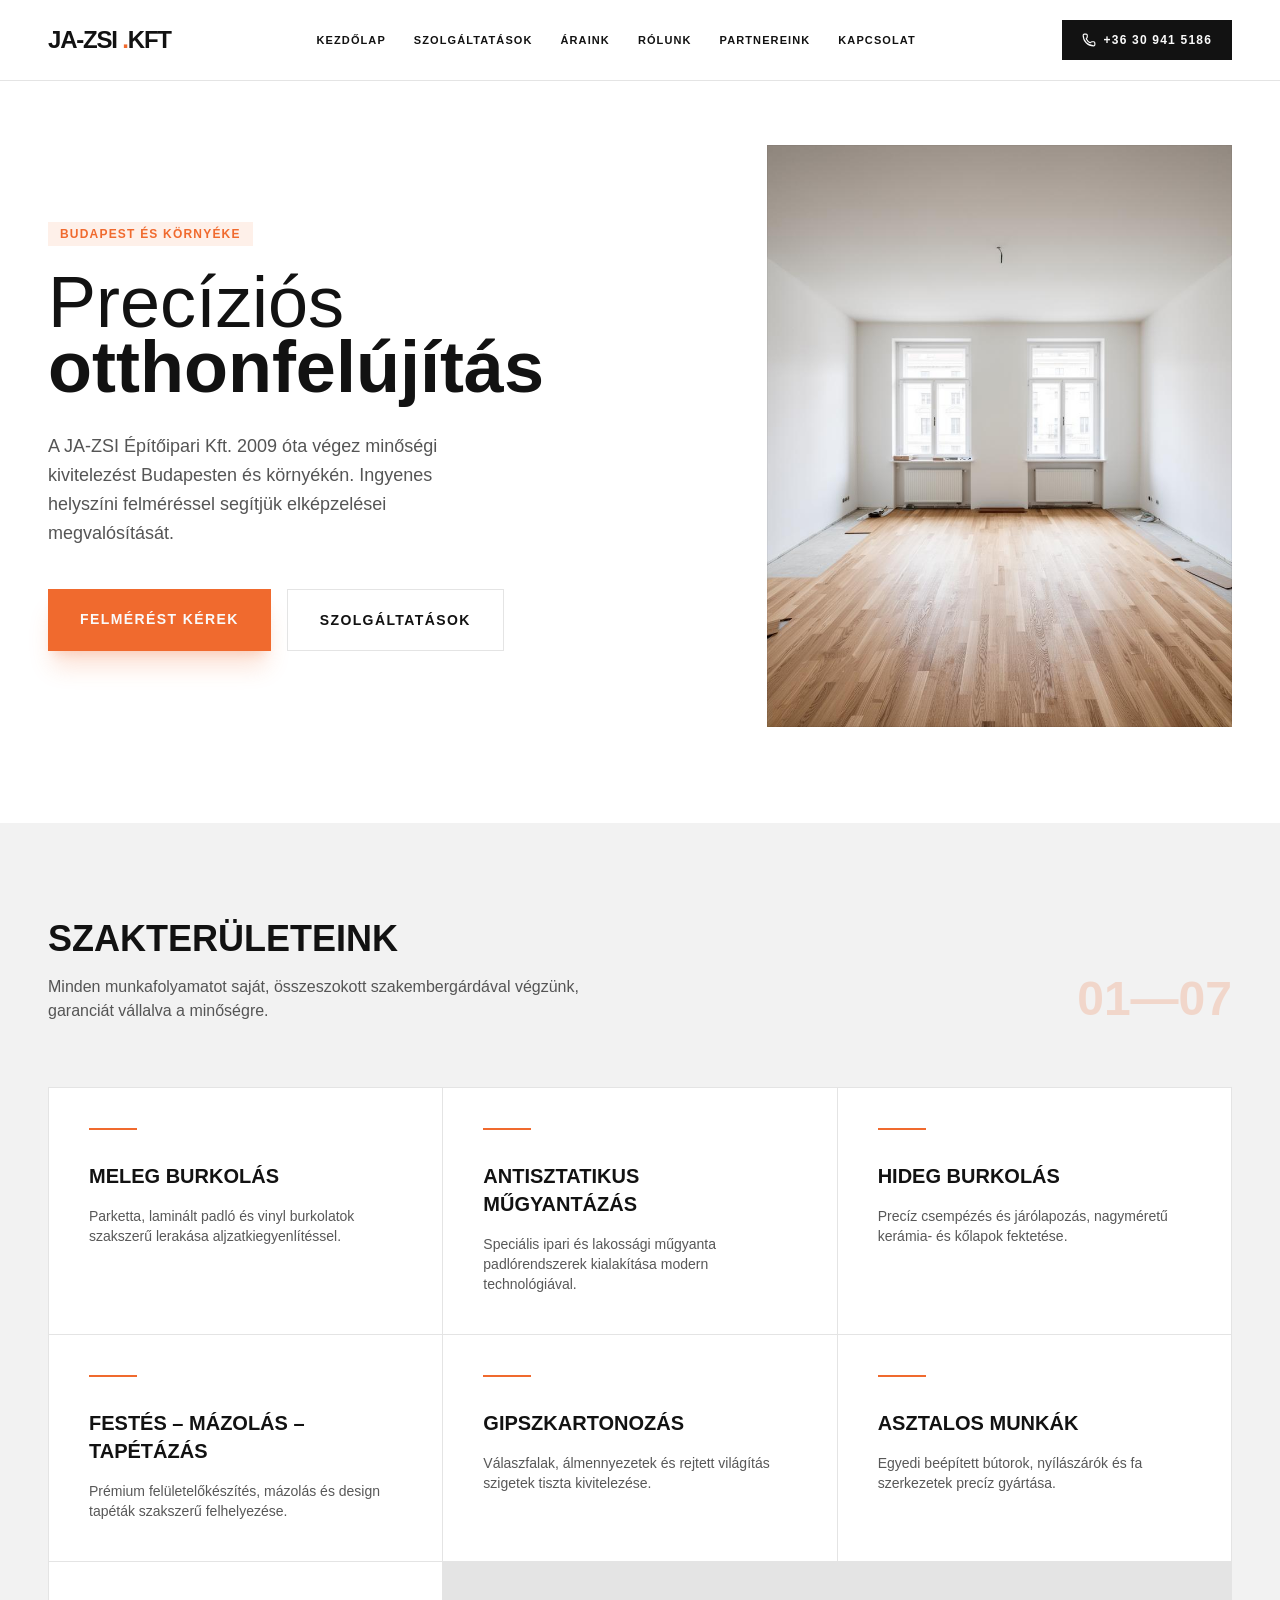
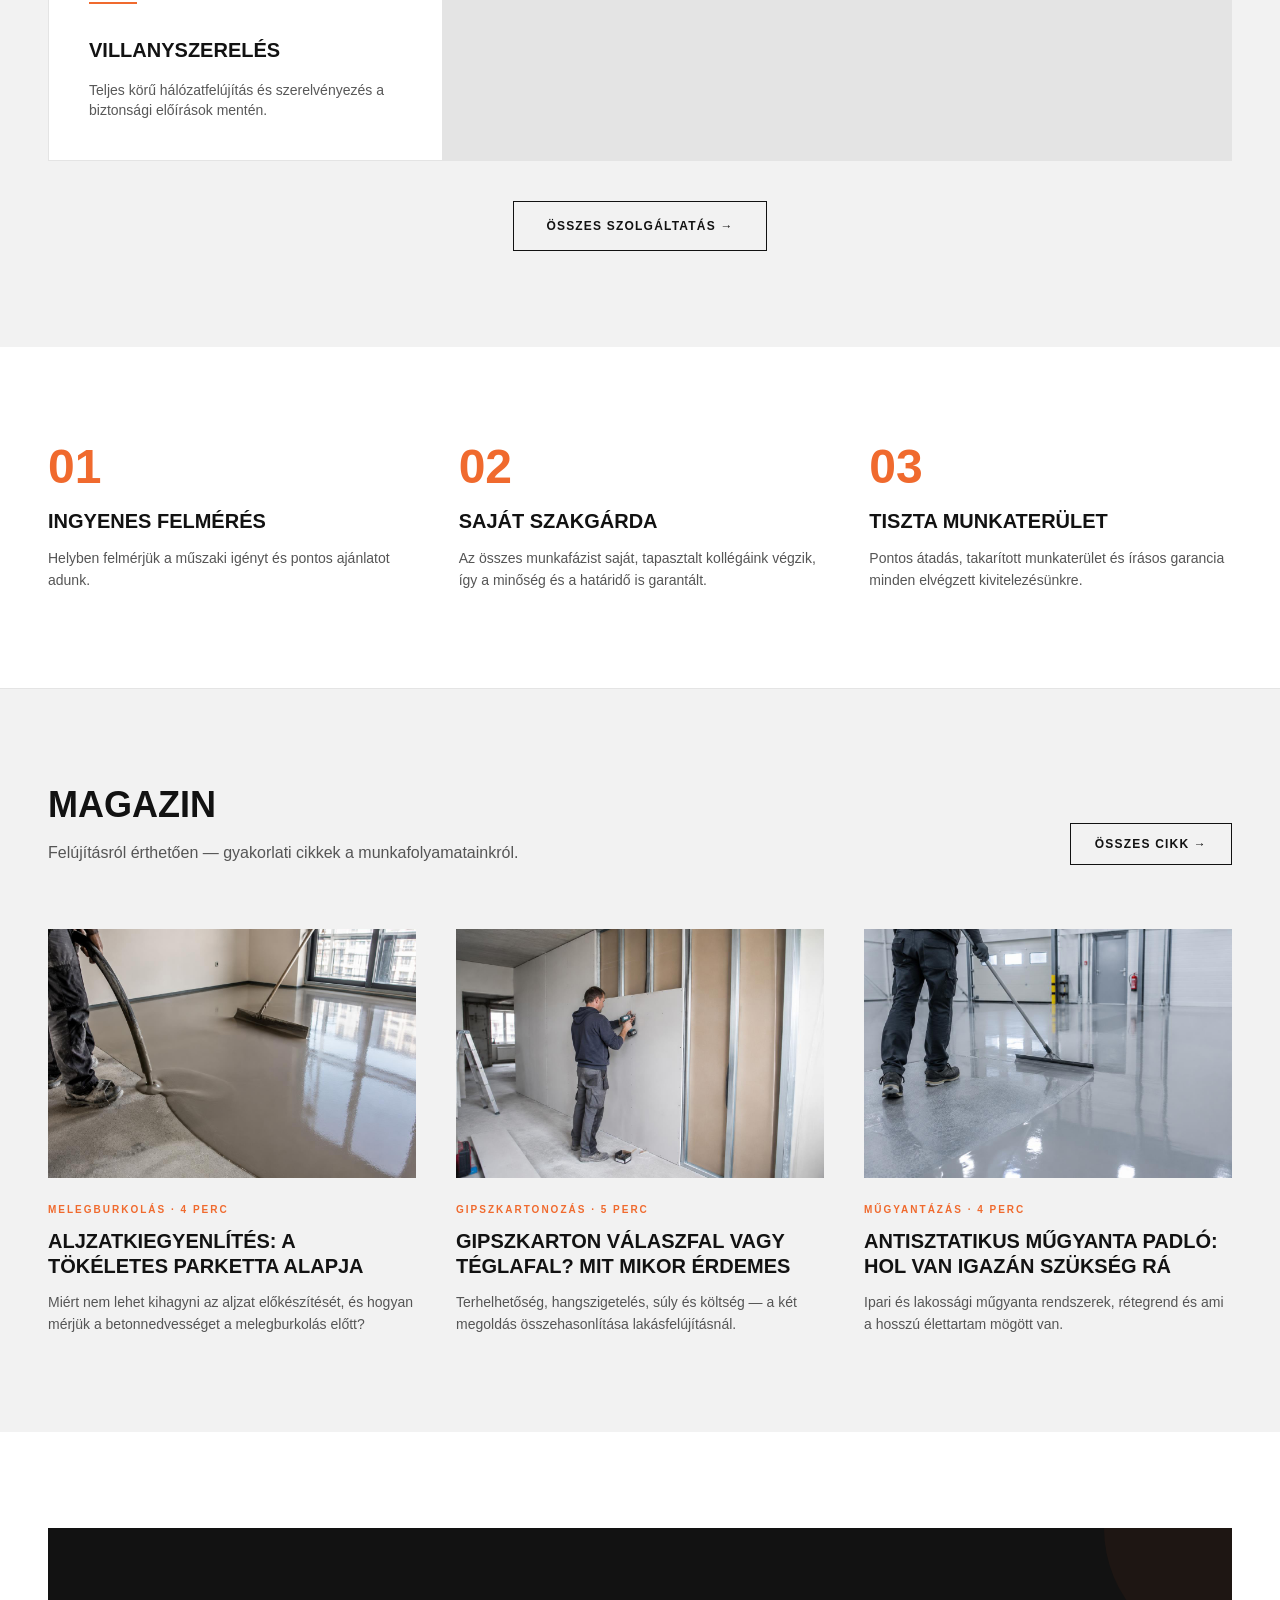
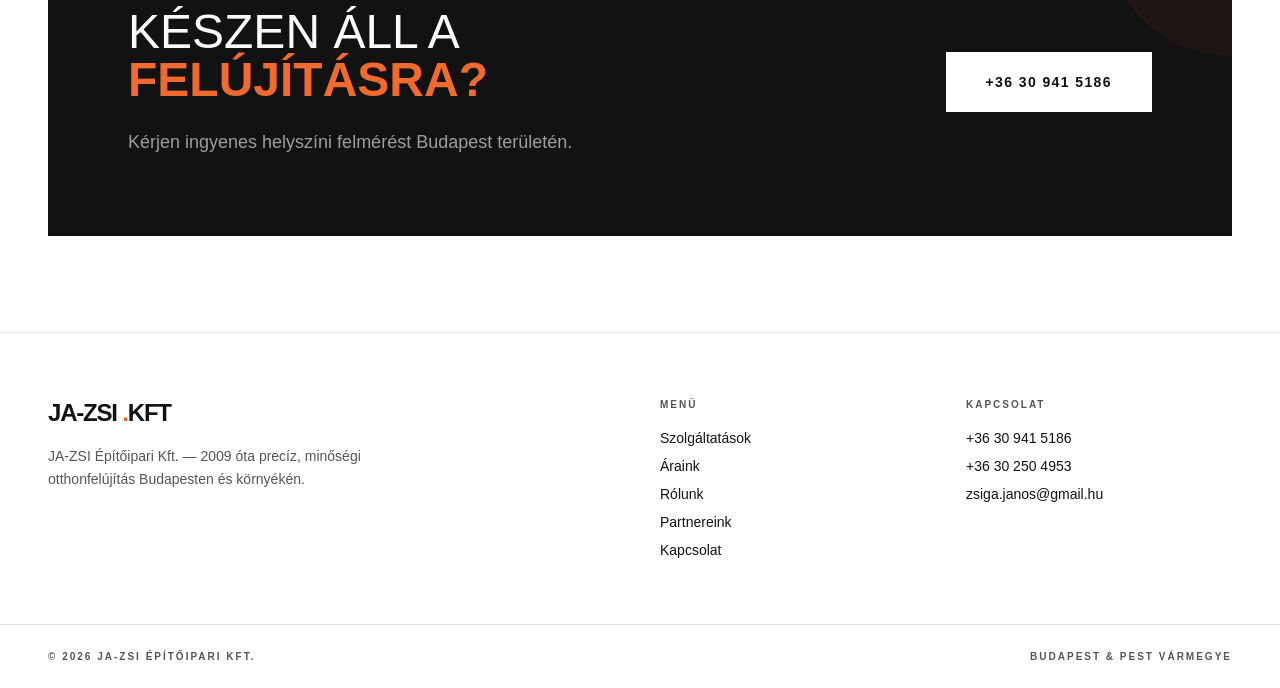
==== commit d8eb7f7d: "feat - new blog posts" ====
--- a/index.html
+++ b/index.html
@@ -14,7 +14,6 @@
     <meta property="og:type" content="website">
     <meta property="og:url" content="/">
     <link rel="canonical" href="">
-    
     <meta name="twitter:title" content="JA-ZSI Építőipari Kft. — Otthonfelújítás Budapesten">
     <meta name="twitter:description" content="Minőségi kivitelezés a tervezéstől az utolsó ecsetvonásig. Ingyenes helyszíni felmérés Budapesten és környékén.">
    
@@ -37,13 +36,26 @@
               <svg xmlns="http://www.w3.org/2000/svg" width="24" height="24" viewBox="0 0 24 24" fill="none" stroke="currentColor" stroke-width="2" stroke-linecap="round" stroke-linejoin="round" class="lucide lucide-phone size-3.5" aria-hidden="true">
                 <path d="M13.832 16.568a1 1 0 0 0 1.213-.303l.355-.465A2 2 0 0 1 17 15h3a2 2 0 0 1 2 2v3a2 2 0 0 1-2 2A18 18 0 0 1 2 4a2 2 0 0 1 2-2h3a2 2 0 0 1 2 2v3a2 2 0 0 1-.8 1.6l-.468.351a1 1 0 0 0-.292 1.233 14 14 0 0 0 6.392 6.384"></path>
               </svg> +36 30 941 5186 </a>
-            <button type="button" class="lg:hidden p-2 -mr-2" aria-label="Menü">
+            <button id="menuButton" type="button" class="lg:hidden p-2 -mr-2" aria-label="Menü">
               <svg xmlns="http://www.w3.org/2000/svg" width="24" height="24" viewBox="0 0 24 24" fill="none" stroke="currentColor" stroke-width="2" stroke-linecap="round" stroke-linejoin="round" class="lucide lucide-menu size-5" aria-hidden="true">
                 <path d="M4 5h16"></path>
                 <path d="M4 12h16"></path>
                 <path d="M4 19h16"></path>
               </svg>
             </button>
+			<div id="mobileMenu" class="hidden border-t border-border bg-background">
+				<div class="max-w-7xl mx-auto px-6 py-4 flex flex-col gap-3">
+				<a href="index.html" class="hover:text-accent transition-colors">Kezdőlap</a>
+				<a href="szolgaltatasok.html" class="hover:text-accent transition-colors">Szolgáltatások</a>
+				<a href="araink.html" class="hover:text-accent transition-colors">Áraink</a>
+				<a href="rolunk.html" class="hover:text-accent transition-colors">Rólunk</a>
+				<a href="partnereink.html" class="hover:text-accent transition-colors">Partnereink</a>
+				<a href="kapcsolat.html" class="hover:text-accent transition-colors">Kapcsolat</a>
+				<svg xmlns="http://www.w3.org/2000/svg" width="24" height="24" viewBox="0 0 24 24" fill="none" stroke="currentColor" stroke-width="2" stroke-linecap="round" stroke-linejoin="round" class="lucide lucide-phone size-3.5" aria-hidden="true">
+					<path d="M13.832 16.568a1 1 0 0 0 1.213-.303l.355-.465A2 2 0 0 1 17 15h3a2 2 0 0 1 2 2v3a2 2 0 0 1-2 2A18 18 0 0 1 2 4a2 2 0 0 1 2-2h3a2 2 0 0 1 2 2v3a2 2 0 0 1-.8 1.6l-.468.351a1 1 0 0 0-.292 1.233 14 14 0 0 0 6.392 6.384"></path>
+				  </svg> +36 30 941 5186 </a>
+			</div>
+			</div>
           </div>
         </div>
       </nav>
@@ -58,8 +70,8 @@
               </h1>
               <p class="text-lg text-muted-foreground max-w-md mb-10 leading-relaxed">A JA-ZSI Építőipari Kft. 2009 óta végez minőségi kivitelezést Budapesten és környékén. Ingyenes helyszíni felméréssel segítjük elképzelései megvalósítását.</p>
               <div class="flex flex-wrap gap-4">
-                <a href="kapcsolat.htm" class="inline-block bg-accent text-accent-foreground px-8 py-5 text-sm font-bold uppercase tracking-widest shadow-xl shadow-accent/20 hover:-translate-y-1 transition-transform">Felmérést kérek</a>
-                <a href="szolgaltatasok.htm" class="inline-block border border-border px-8 py-5 text-sm font-bold uppercase tracking-widest hover:bg-muted transition-colors">Szolgáltatások</a>
+                <a href="kapcsolat.html" class="inline-block bg-accent text-accent-foreground px-8 py-5 text-sm font-bold uppercase tracking-widest shadow-xl shadow-accent/20 hover:-translate-y-1 transition-transform">Felmérést kérek</a>
+                <a href="szolgaltatasok.html" class="inline-block border border-border px-8 py-5 text-sm font-bold uppercase tracking-widest hover:bg-muted transition-colors">Szolgáltatások</a>
               </div>
             </div>
             <div class="md:col-span-5">
@@ -134,6 +146,49 @@
               <p class="text-muted-foreground text-sm leading-relaxed">Pontos átadás, takarított munkaterület és írásos garancia minden elvégzett kivitelezésünkre.</p>
             </div>
           </section>
+          <section class="bg-muted border-t border-border py-24 px-6 md:px-12" data-tsd-source="/src/routes/index.tsx:172:7">
+            <div class="max-w-7xl mx-auto" data-tsd-source="/src/routes/index.tsx:173:9">
+              <div class="flex flex-col md:flex-row justify-between items-end mb-16 gap-6" data-tsd-source="/src/routes/index.tsx:174:11">
+                <div class="max-w-xl" data-tsd-source="/src/routes/index.tsx:175:13">
+                  <h2 class="font-display text-3xl md:text-4xl font-bold uppercase mb-4" data-tsd-source="/src/routes/index.tsx:176:15">Magazin</h2>
+                  <p class="text-muted-foreground" data-tsd-source="/src/routes/index.tsx:179:15">Felújításról érthetően — gyakorlati cikkek a munkafolyamatainkról.</p>
+                </div>
+                <a data-tsd-source="/src/routes/index.tsx:183:13" href="" class="inline-block border border-primary px-6 py-3 text-xs font-bold uppercase tracking-widest hover:bg-primary hover:text-primary-foreground transition-colors">Összes cikk →</a>
+              </div>
+              <div class="grid md:grid-cols-2 lg:grid-cols-3 gap-10" data-tsd-source="/src/routes/index.tsx:190:11">
+                <article class="group flex flex-col" data-tsd-source="/src/routes/index.tsx:192:15">
+                  <a data-tsd-source="/src/routes/index.tsx:193:17" href="" class="block overflow-hidden mb-6">
+                    <img alt="Önterülő aljzatkiegyenlítő beton padlóra öntve felújítás során" width="1280" height="864" loading="lazy" class="w-full aspect-[3/2] object-cover transition-transform duration-500 group-hover:scale-[1.04]" data-tsd-source="/src/routes/index.tsx:194:19" src="img/blog-aljzat.jpg">
+                  </a>
+                  <span class="text-[10px] font-bold uppercase tracking-[0.2em] text-accent mb-3" data-tsd-source="/src/routes/index.tsx:203:17">Melegburkolás · 4 perc</span>
+                  <h3 class="font-display text-xl font-bold uppercase leading-tight mb-3" data-tsd-source="/src/routes/index.tsx:206:17">
+                    <a data-tsd-source="/src/routes/index.tsx:207:19" href="" class="hover:text-accent transition-colors">Aljzatkiegyenlítés: a tökéletes parketta alapja</a>
+                  </h3>
+                  <p class="text-sm text-muted-foreground leading-relaxed" data-tsd-source="/src/routes/index.tsx:211:17">Miért nem lehet kihagyni az aljzat előkészítését, és hogyan mérjük a betonnedvességet a melegburkolás előtt?</p>
+                </article>
+                <article class="group flex flex-col" data-tsd-source="/src/routes/index.tsx:192:15">
+                  <a data-tsd-source="/src/routes/index.tsx:193:17" href="blog/gipszkarton-valaszfal-vagy-teglafal" class="block overflow-hidden mb-6">
+                    <img alt="Gipszkarton válaszfal építése fémvázra egy lakásfelújításon" width="1280" height="864" loading="lazy" class="w-full aspect-[3/2] object-cover transition-transform duration-500 group-hover:scale-[1.04]" data-tsd-source="/src/routes/index.tsx:194:19" src="img/blog-gipszkarton.jpg">
+                  </a>
+                  <span class="text-[10px] font-bold uppercase tracking-[0.2em] text-accent mb-3" data-tsd-source="/src/routes/index.tsx:203:17">Gipszkartonozás · 5 perc</span>
+                  <h3 class="font-display text-xl font-bold uppercase leading-tight mb-3" data-tsd-source="/src/routes/index.tsx:206:17">
+                    <a data-tsd-source="/src/routes/index.tsx:207:19" href="/blog/gipszkarton-valaszfal-vagy-teglafal" class="hover:text-accent transition-colors">Gipszkarton válaszfal vagy téglafal? Mit mikor érdemes</a>
+                  </h3>
+                  <p class="text-sm text-muted-foreground leading-relaxed" data-tsd-source="/src/routes/index.tsx:211:17">Terhelhetőség, hangszigetelés, súly és költség — a két megoldás összehasonlítása lakásfelújításnál.</p>
+                </article>
+                <article class="group flex flex-col" data-tsd-source="/src/routes/index.tsx:192:15">
+                  <a data-tsd-source="/src/routes/index.tsx:193:17" href="/blog/antisztatikus-mugyanta-padlo" class="block overflow-hidden mb-6">
+                    <img alt="Szürke műgyanta padló felhordása lehúzóval ipari csarnokban" width="1280" height="864" loading="lazy" class="w-full aspect-[3/2] object-cover transition-transform duration-500 group-hover:scale-[1.04]" data-tsd-source="/src/routes/index.tsx:194:19" src="img/blog-mugyanta.jpg">
+                  </a>
+                  <span class="text-[10px] font-bold uppercase tracking-[0.2em] text-accent mb-3" data-tsd-source="/src/routes/index.tsx:203:17">Műgyantázás · 4 perc</span>
+                  <h3 class="font-display text-xl font-bold uppercase leading-tight mb-3" data-tsd-source="/src/routes/index.tsx:206:17">
+                    <a data-tsd-source="/src/routes/index.tsx:207:19" href="/blog/antisztatikus-mugyanta-padlo" class="hover:text-accent transition-colors">Antisztatikus műgyanta padló: hol van igazán szükség rá</a>
+                  </h3>
+                  <p class="text-sm text-muted-foreground leading-relaxed" data-tsd-source="/src/routes/index.tsx:211:17">Ipari és lakossági műgyanta rendszerek, rétegrend és ami a hosszú élettartam mögött van.</p>
+                </article>
+              </div>
+            </div>
+          </section>
           <section class="px-6 md:px-12 py-24 max-w-7xl mx-auto">
             <div class="bg-primary text-primary-foreground p-12 md:p-20 relative overflow-hidden">
               <div class="relative z-10 md:flex items-center justify-between gap-12">
@@ -201,6 +256,15 @@
           </div>
         </div>
       </footer>
+	  <script>
+		const button = document.getElementById("menuButton");
+		const menu = document.getElementById("mobileMenu");
+
+		button.addEventListener("click", () => {
+			menu.classList.toggle("hidden");
+		});
+		
+	  </script>
     </div>
   </body>
 </html>
